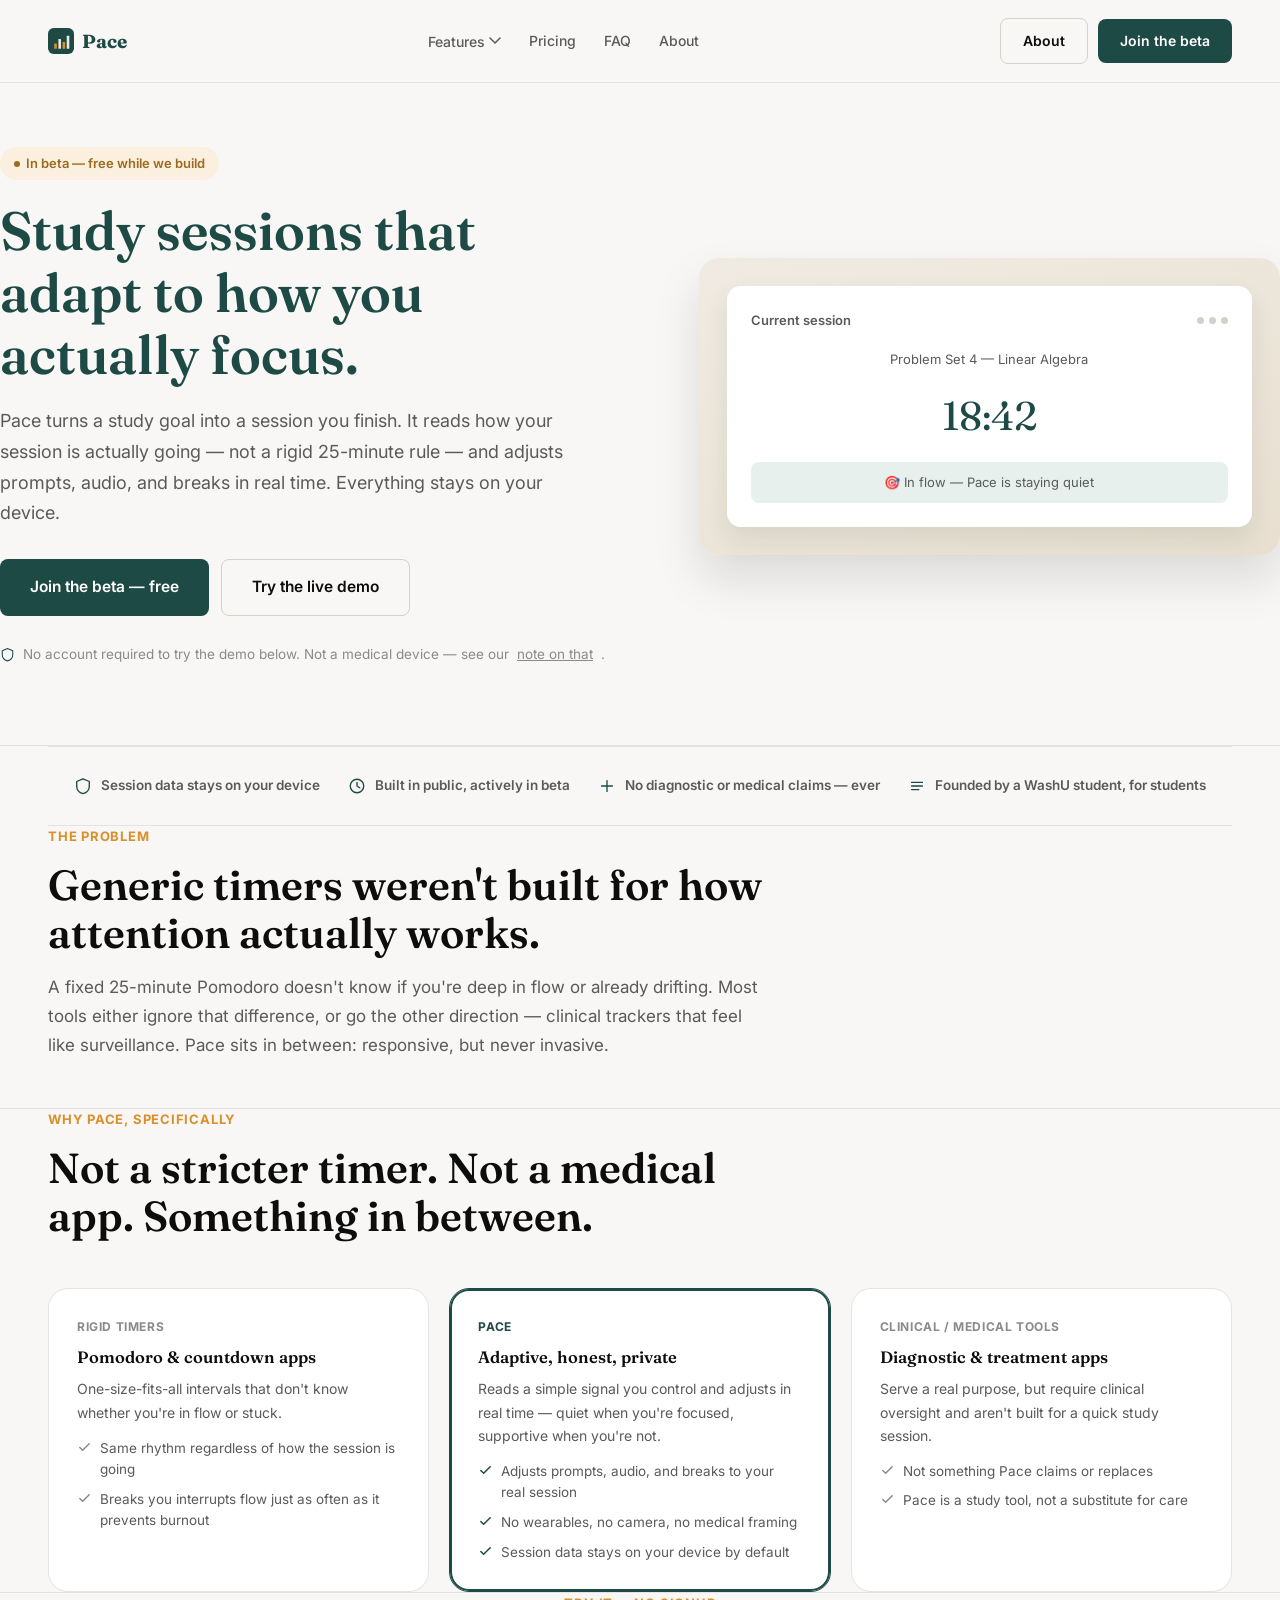
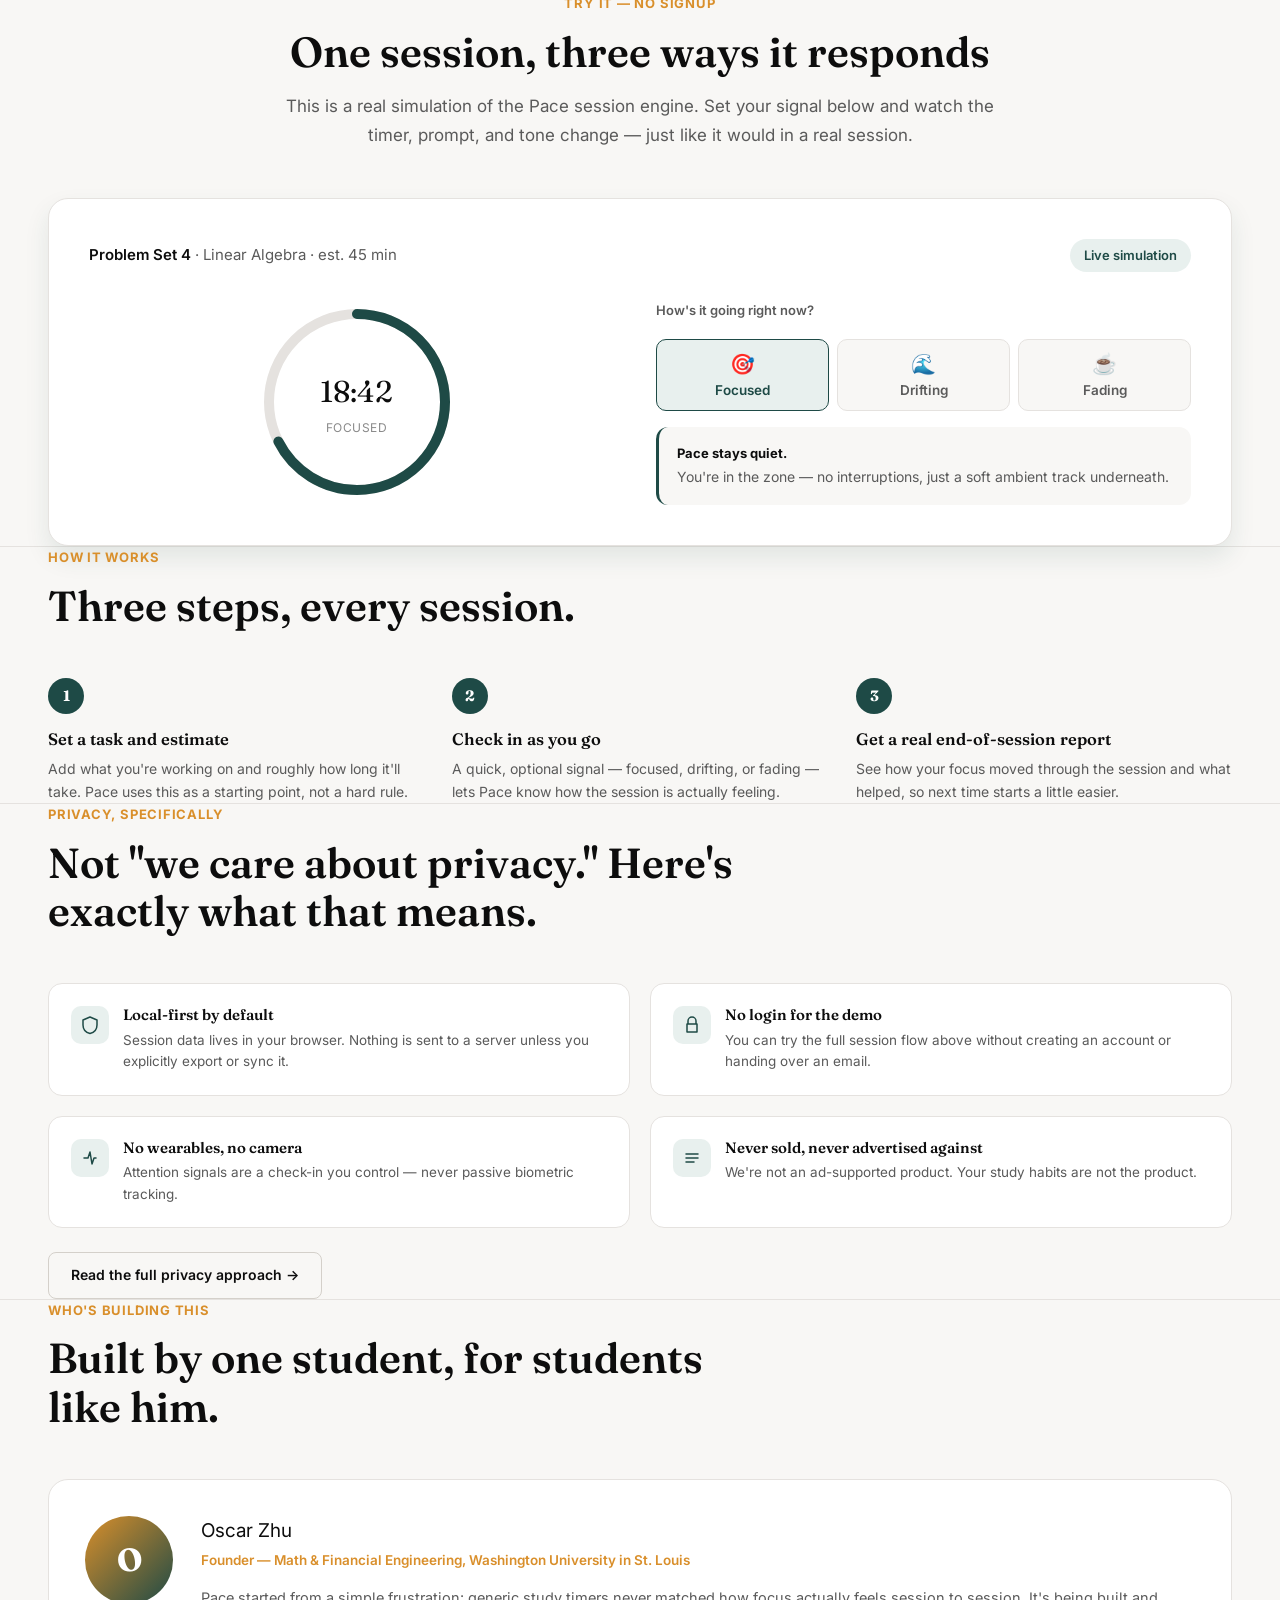
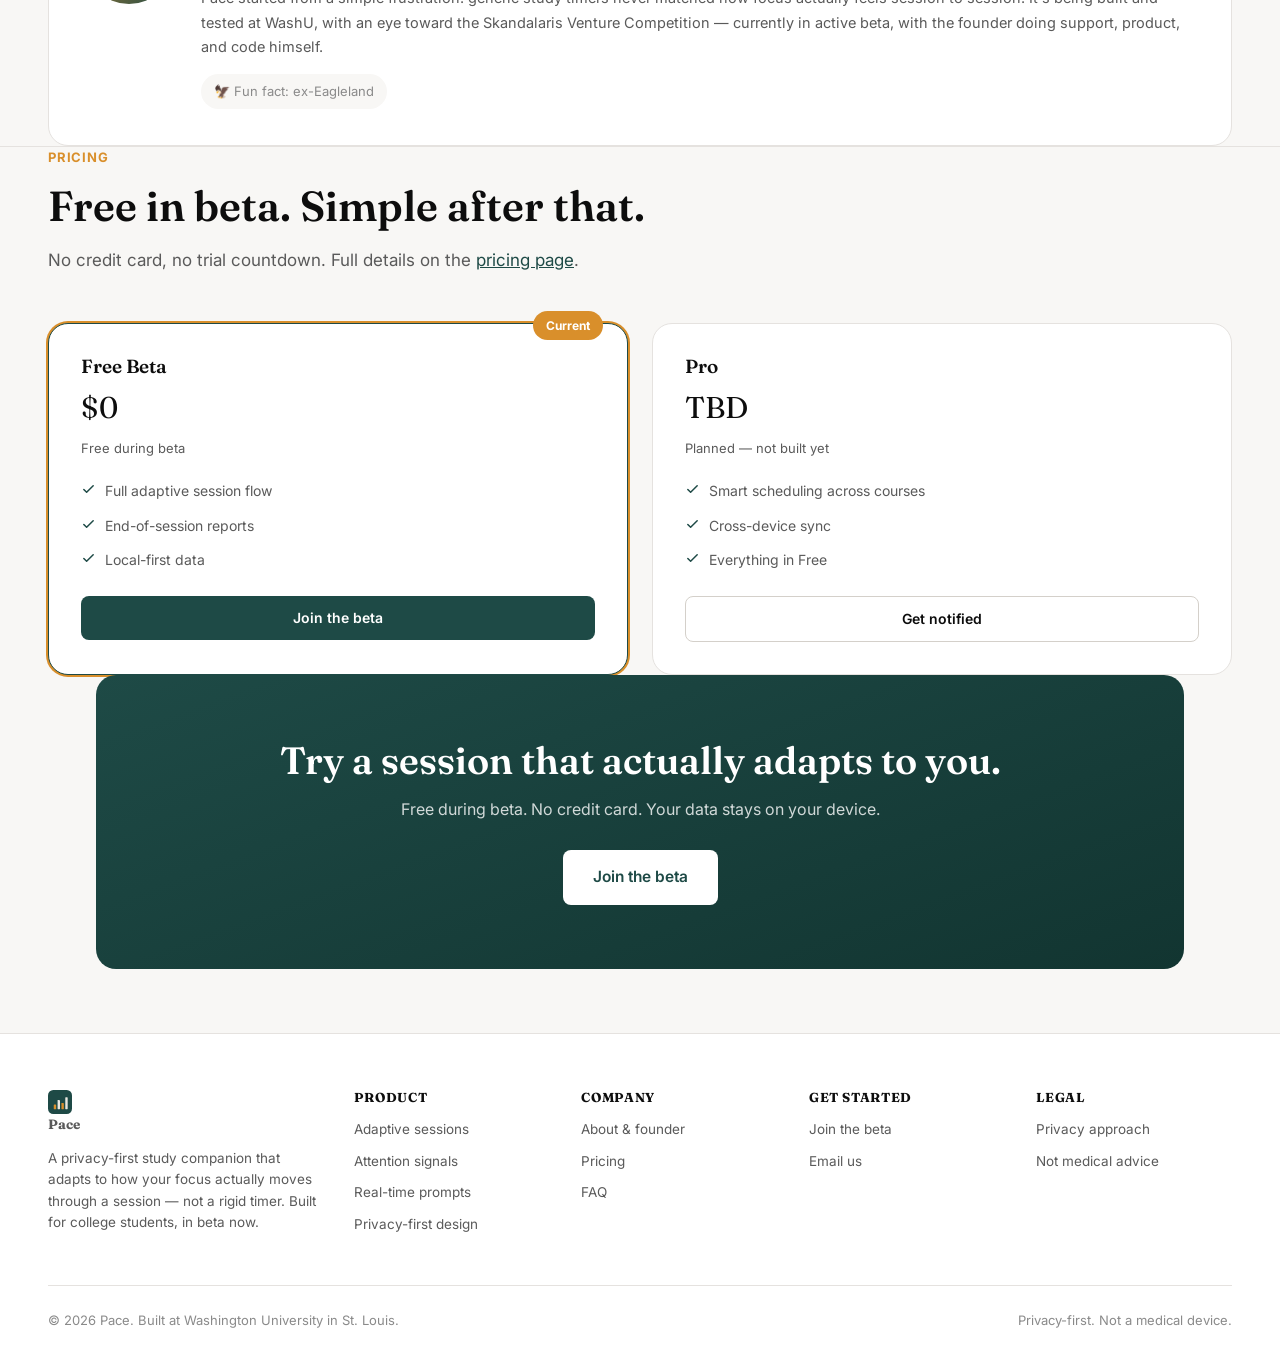
==== index.html @ 4b380333 "Rebuild Pace marketing site: multi-page, research-driven UX - Homepage: hero, honest trust strip, di" ====
<!DOCTYPE html>
<html lang="en">
<head>
<meta charset="UTF-8">
<meta name="viewport" content="width=device-width, initial-scale=1.0">
<title>Pace — Study sessions that adapt to how you actually focus</title>
<meta name="description" content="Pace is a privacy-first study companion that adapts to your real focus, not a rigid timer. Personalized planning, adaptive audio, honest breaks, and post-session reports. Built for college students.">
<meta property="og:title" content="Pace — Study sessions that adapt to how you actually focus">
<meta property="og:description" content="A privacy-first study companion that adapts to your real focus. Built for college students, in beta now.">
<meta property="og:type" content="website">
<meta property="og:url" content="https://zhuhroscar-tech.github.io/pace-website/">
<meta name="twitter:card" content="summary_large_image">
<link rel="preconnect" href="https://fonts.googleapis.com">
<link rel="preconnect" href="https://fonts.gstatic.com" crossorigin>
<link href="https://fonts.googleapis.com/css2?family=Fraunces:opsz,wght@9..144,500;9..144,600;9..144,700&family=Inter:wght@400;500;600;700&display=swap" rel="stylesheet">
<link rel="icon" href="data:image/svg+xml,%3Csvg xmlns='http://www.w3.org/2000/svg' viewBox='0 0 100 100'%3E%3Crect width='100' height='100' rx='22' fill='%231E4A46'/%3E%3Crect x='24' y='60' width='10' height='20' rx='2' fill='%23D98F2B'/%3E%3Crect x='40' y='42' width='10' height='38' rx='2' fill='%23EAE8E0'/%3E%3Crect x='56' y='54' width='10' height='26' rx='2' fill='%23D98F2B'/%3E%3Crect x='72' y='30' width='10' height='50' rx='2' fill='%23EAE8E0'/%3E%3C/svg%3E">
<link rel="stylesheet" href="assets/css/base.css">
<link rel="stylesheet" href="assets/css/components.css">
</head>
<body>

<a href="#main" class="skip-link">Skip to main content</a>

<header class="site-header">
  <div class="wrap header-inner">
    <a href="index.html" class="logo">
      <svg viewBox="0 0 100 100" width="26" height="26" aria-hidden="true">
        <rect width="100" height="100" rx="22" fill="#1E4A46"/>
        <rect x="24" y="60" width="10" height="20" rx="2" fill="#D98F2B"/>
        <rect x="40" y="42" width="10" height="38" rx="2" fill="#EAE8E0"/>
        <rect x="56" y="54" width="10" height="26" rx="2" fill="#D98F2B"/>
        <rect x="72" y="30" width="10" height="50" rx="2" fill="#EAE8E0"/>
      </svg>
      Pace
    </a>
    <nav class="header-nav" aria-label="Primary">
      <div class="nav-dropdown">
        <button class="nav-dropdown-trigger" aria-expanded="false" aria-haspopup="true">
          Features
          <svg viewBox="0 0 12 8" fill="none" aria-hidden="true"><path d="M1 1L6 6L11 1" stroke="currentColor" stroke-width="1.5" stroke-linecap="round"/></svg>
        </button>
        <div class="nav-dropdown-menu">
          <a href="features/adaptive-sessions.html"><strong>Adaptive sessions</strong><span>Sessions that flex to how you're actually doing</span></a>
          <a href="features/attention-signals.html"><strong>Attention signals</strong><span>A simple check-in you control, no wearables</span></a>
          <a href="features/real-time-prompts.html"><strong>Real-time prompts</strong><span>Gentle nudges, not nagging</span></a>
          <a href="features/privacy.html"><strong>Privacy-first design</strong><span>What stays on your device, always</span></a>
        </div>
      </div>
      <a href="pricing.html">Pricing</a>
      <a href="faq.html">FAQ</a>
      <a href="about.html">About</a>
    </nav>
    <div class="header-actions">
      <a class="btn btn-secondary" href="about.html">About</a>
      <a class="btn btn-primary" href="waitlist.html">Join the beta</a>
      <button class="menu-toggle" aria-label="Open menu" aria-expanded="false">
        <svg width="20" height="20" viewBox="0 0 20 20" fill="none" aria-hidden="true">
          <path d="M2 5h16M2 10h16M2 15h16" stroke="currentColor" stroke-width="1.6" stroke-linecap="round"/>
        </svg>
      </button>
    </div>
  </div>
</header>

<div class="mobile-nav" aria-hidden="true">
  <div class="mobile-nav-header">
    <span class="logo">Pace</span>
    <button class="mobile-nav-close" aria-label="Close menu" style="background:none;border:1px solid var(--border);border-radius:8px;padding:8px 10px;cursor:pointer;">
      <svg width="18" height="18" viewBox="0 0 18 18" fill="none" aria-hidden="true"><path d="M2 2L16 16M16 2L2 16" stroke="currentColor" stroke-width="1.6" stroke-linecap="round"/></svg>
    </button>
  </div>
  <a href="features/adaptive-sessions.html">Adaptive sessions</a>
  <a href="features/attention-signals.html">Attention signals</a>
  <a href="features/real-time-prompts.html">Real-time prompts</a>
  <a href="features/privacy.html">Privacy-first design</a>
  <a href="pricing.html">Pricing</a>
  <a href="faq.html">FAQ</a>
  <a href="about.html">About</a>
  <a class="btn btn-primary" href="waitlist.html">Join the beta</a>
</div>

<main id="main">

  <!-- ============ HERO ============ -->
  <section class="hero wrap">
    <div data-reveal="0">
      <div class="hero-badge">
        <span class="pill pill-warm"><span class="pill-dot"></span>In beta — free while we build</span>
      </div>
      <h1>Study sessions that adapt to how you actually focus.</h1>
      <p class="lede">Pace turns a study goal into a session you finish. It reads how your session is actually going — not a rigid 25-minute rule — and adjusts prompts, audio, and breaks in real time. Everything stays on your device.</p>
      <div class="hero-actions">
        <a class="btn btn-primary btn-lg" href="waitlist.html">Join the beta — free</a>
        <a class="btn btn-secondary btn-lg" href="#demo">Try the live demo</a>
      </div>
      <div class="hero-note">
        <svg viewBox="0 0 20 20" fill="none" aria-hidden="true"><path d="M10 2L3 5v5c0 4.5 3 7.5 7 8.5 4-1 7-4 7-8.5V5l-7-3z" stroke="currentColor" stroke-width="1.4" stroke-linejoin="round"/></svg>
        No account required to try the demo below. Not a medical device — see our <a href="faq.html#medical" style="text-decoration:underline;">note on that</a>.
      </div>
    </div>
    <div class="hero-visual" data-reveal="1">
      <div class="hero-mock">
        <div class="hero-mock-header">
          <span class="hero-mock-title">Current session</span>
          <div class="hero-mock-dots"><span></span><span></span><span></span></div>
        </div>
        <p style="font-size:13px;color:var(--text-soft);text-align:center;">Problem Set 4 — Linear Algebra</p>
        <div class="hero-mock-timer">18:42</div>
        <div class="hero-mock-status">🎯 In flow — Pace is staying quiet</div>
      </div>
    </div>
  </section>

  <!-- ============ TRUST STRIP (honest — no fake logos/numbers) ============ -->
  <section class="section-border" style="padding:0;">
    <div class="wrap">
      <div class="trust-strip">
        <div class="trust-item">
          <svg viewBox="0 0 20 20" fill="none" aria-hidden="true"><path d="M10 2L3 5v5c0 4.5 3 7.5 7 8.5 4-1 7-4 7-8.5V5l-7-3z" stroke="currentColor" stroke-width="1.5" stroke-linejoin="round"/></svg>
          Session data stays on your device
        </div>
        <div class="trust-item">
          <svg viewBox="0 0 20 20" fill="none" aria-hidden="true"><circle cx="10" cy="10" r="7.5" stroke="currentColor" stroke-width="1.5"/><path d="M10 6v4l3 2" stroke="currentColor" stroke-width="1.5" stroke-linecap="round"/></svg>
          Built in public, actively in beta
        </div>
        <div class="trust-item">
          <svg viewBox="0 0 20 20" fill="none" aria-hidden="true"><path d="M4 10h12M10 4v12" stroke="currentColor" stroke-width="1.5" stroke-linecap="round"/></svg>
          No diagnostic or medical claims — ever
        </div>
        <div class="trust-item">
          <svg viewBox="0 0 20 20" fill="none" aria-hidden="true"><path d="M4 6h12M4 10h12M4 14h8" stroke="currentColor" stroke-width="1.5" stroke-linecap="round"/></svg>
          Founded by a WashU student, for students
        </div>
      </div>
    </div>
  </section>

  <!-- ============ PROBLEM ============ -->
  <section class="wrap">
    <div class="section-head" data-reveal="0">
      <span class="eyebrow">The problem</span>
      <h2>Generic timers weren't built for how attention actually works.</h2>
      <p class="lede">A fixed 25-minute Pomodoro doesn't know if you're deep in flow or already drifting. Most tools either ignore that difference, or go the other direction — clinical trackers that feel like surveillance. Pace sits in between: responsive, but never invasive.</p>
    </div>
  </section>

  <!-- ============ DIFFERENTIATION ============ -->
  <section class="wrap section-border">
    <div class="section-head" data-reveal="0">
      <span class="eyebrow">Why Pace, specifically</span>
      <h2>Not a stricter timer. Not a medical app. Something in between.</h2>
    </div>
    <div class="diff-grid">
      <div class="diff-card" data-reveal="1">
        <div class="diff-label">Rigid timers</div>
        <h4>Pomodoro &amp; countdown apps</h4>
        <p>One-size-fits-all intervals that don't know whether you're in flow or stuck.</p>
        <ul>
          <li><svg viewBox="0 0 16 16" fill="none"><path d="M3 8l3 3 7-7" stroke="currentColor" stroke-width="1.6" stroke-linecap="round" stroke-linejoin="round"/></svg>Same rhythm regardless of how the session is going</li>
          <li><svg viewBox="0 0 16 16" fill="none"><path d="M3 8l3 3 7-7" stroke="currentColor" stroke-width="1.6" stroke-linecap="round" stroke-linejoin="round"/></svg>Breaks you interrupts flow just as often as it prevents burnout</li>
        </ul>
      </div>
      <div class="diff-card is-pace" data-reveal="2">
        <div class="diff-label">Pace</div>
        <h4>Adaptive, honest, private</h4>
        <p>Reads a simple signal you control and adjusts in real time — quiet when you're focused, supportive when you're not.</p>
        <ul>
          <li><svg viewBox="0 0 16 16" fill="none"><path d="M3 8l3 3 7-7" stroke="currentColor" stroke-width="1.6" stroke-linecap="round" stroke-linejoin="round"/></svg>Adjusts prompts, audio, and breaks to your real session</li>
          <li><svg viewBox="0 0 16 16" fill="none"><path d="M3 8l3 3 7-7" stroke="currentColor" stroke-width="1.6" stroke-linecap="round" stroke-linejoin="round"/></svg>No wearables, no camera, no medical framing</li>
          <li><svg viewBox="0 0 16 16" fill="none"><path d="M3 8l3 3 7-7" stroke="currentColor" stroke-width="1.6" stroke-linecap="round" stroke-linejoin="round"/></svg>Session data stays on your device by default</li>
        </ul>
      </div>
      <div class="diff-card" data-reveal="3">
        <div class="diff-label">Clinical / medical tools</div>
        <h4>Diagnostic &amp; treatment apps</h4>
        <p>Serve a real purpose, but require clinical oversight and aren't built for a quick study session.</p>
        <ul>
          <li><svg viewBox="0 0 16 16" fill="none"><path d="M3 8l3 3 7-7" stroke="currentColor" stroke-width="1.6" stroke-linecap="round" stroke-linejoin="round"/></svg>Not something Pace claims or replaces</li>
          <li><svg viewBox="0 0 16 16" fill="none"><path d="M3 8l3 3 7-7" stroke="currentColor" stroke-width="1.6" stroke-linecap="round" stroke-linejoin="round"/></svg>Pace is a study tool, not a substitute for care</li>
        </ul>
      </div>
    </div>
  </section>

  <!-- ============ INTERACTIVE DEMO ============ -->
  <section id="demo" class="wrap section-border">
    <div class="section-head center" data-reveal="0">
      <span class="eyebrow">Try it — no signup</span>
      <h2>One session, three ways it responds</h2>
      <p class="lede">This is a real simulation of the Pace session engine. Set your signal below and watch the timer, prompt, and tone change — just like it would in a real session.</p>
    </div>

    <div class="simulator" data-reveal="1">
      <div class="sim-header">
        <div class="sim-task">Problem Set 4 <span>· Linear Algebra · est. 45 min</span></div>
        <span class="pill">Live simulation</span>
      </div>
      <div class="sim-body">
        <div class="sim-ring-wrap">
          <div class="sim-ring">
            <svg viewBox="0 0 200 200">
              <circle class="track" cx="100" cy="100" r="88"></circle>
              <circle class="progress" id="simProgress" cx="100" cy="100" r="88" stroke-dasharray="553" stroke-dashoffset="180"></circle>
            </svg>
            <div class="sim-ring-center">
              <div class="sim-ring-time" id="simTime">18:42</div>
              <div class="sim-ring-label" id="simLabel">Focused</div>
            </div>
          </div>
        </div>
        <div class="sim-controls">
          <div class="sim-signal-label">How's it going right now?</div>
          <div class="sim-signal-buttons">
            <button class="sim-signal-btn active" data-mode="focused" aria-pressed="true">
              <span class="emoji">🎯</span> Focused
            </button>
            <button class="sim-signal-btn" data-mode="drifting" aria-pressed="false">
              <span class="emoji">🌊</span> Drifting
            </button>
            <button class="sim-signal-btn" data-mode="fading" aria-pressed="false">
              <span class="emoji">☕</span> Fading
            </button>
          </div>
          <div class="sim-response" id="simResponse" aria-live="polite">
            <strong>Pace stays quiet.</strong>
            You're in the zone — no interruptions, just a soft ambient track underneath.
          </div>
        </div>
      </div>
    </div>
  </section>

  <!-- ============ HOW IT WORKS ============ -->
  <section class="wrap section-border">
    <div class="section-head" data-reveal="0">
      <span class="eyebrow">How it works</span>
      <h2>Three steps, every session.</h2>
    </div>
    <div class="steps">
      <div class="step" data-reveal="1">
        <div class="step-num">1</div>
        <h4>Set a task and estimate</h4>
        <p>Add what you're working on and roughly how long it'll take. Pace uses this as a starting point, not a hard rule.</p>
      </div>
      <div class="step" data-reveal="2">
        <div class="step-num">2</div>
        <h4>Check in as you go</h4>
        <p>A quick, optional signal — focused, drifting, or fading — lets Pace know how the session is actually feeling.</p>
      </div>
      <div class="step" data-reveal="3">
        <div class="step-num">3</div>
        <h4>Get a real end-of-session report</h4>
        <p>See how your focus moved through the session and what helped, so next time starts a little easier.</p>
      </div>
    </div>
  </section>

  <!-- ============ PRIVACY / TRUST DETAIL ============ -->
  <section class="wrap section-border">
    <div class="section-head" data-reveal="0">
      <span class="eyebrow">Privacy, specifically</span>
      <h2>Not "we care about privacy." Here's exactly what that means.</h2>
    </div>
    <div class="privacy-grid">
      <div class="privacy-item" data-reveal="1">
        <div class="privacy-icon">
          <svg viewBox="0 0 20 20" fill="none" width="20" height="20"><path d="M10 2L3 5v5c0 4.5 3 7.5 7 8.5 4-1 7-4 7-8.5V5l-7-3z" stroke="currentColor" stroke-width="1.5" stroke-linejoin="round"/></svg>
        </div>
        <div><h4>Local-first by default</h4><p>Session data lives in your browser. Nothing is sent to a server unless you explicitly export or sync it.</p></div>
      </div>
      <div class="privacy-item" data-reveal="2">
        <div class="privacy-icon">
          <svg viewBox="0 0 20 20" fill="none" width="20" height="20"><path d="M6 9V6a4 4 0 118 0v3M5 9h10v8H5V9z" stroke="currentColor" stroke-width="1.5" stroke-linejoin="round"/></svg>
        </div>
        <div><h4>No login for the demo</h4><p>You can try the full session flow above without creating an account or handing over an email.</p></div>
      </div>
      <div class="privacy-item" data-reveal="3">
        <div class="privacy-icon">
          <svg viewBox="0 0 20 20" fill="none" width="20" height="20"><path d="M4 10h4l2-6 2 12 2-6h2" stroke="currentColor" stroke-width="1.5" stroke-linecap="round" stroke-linejoin="round"/></svg>
        </div>
        <div><h4>No wearables, no camera</h4><p>Attention signals are a check-in you control — never passive biometric tracking.</p></div>
      </div>
      <div class="privacy-item" data-reveal="4">
        <div class="privacy-icon">
          <svg viewBox="0 0 20 20" fill="none" width="20" height="20"><path d="M4 6h12M4 10h12M4 14h8" stroke="currentColor" stroke-width="1.5" stroke-linecap="round"/></svg>
        </div>
        <div><h4>Never sold, never advertised against</h4><p>We're not an ad-supported product. Your study habits are not the product.</p></div>
      </div>
    </div>
    <div style="margin-top:24px;">
      <a href="features/privacy.html" class="btn btn-secondary">Read the full privacy approach →</a>
    </div>
  </section>

  <!-- ============ FOUNDER ============ -->
  <section class="wrap section-border">
    <div class="section-head" data-reveal="0">
      <span class="eyebrow">Who's building this</span>
      <h2>Built by one student, for students like him.</h2>
    </div>
    <div class="founder-card" data-reveal="1">
      <div class="founder-avatar">O</div>
      <div>
        <div class="founder-name">Oscar Zhu</div>
        <div class="founder-role">Founder — Math &amp; Financial Engineering, Washington University in St. Louis</div>
        <p class="founder-bio">Pace started from a simple frustration: generic study timers never matched how focus actually feels session to session. It's being built and tested at WashU, with an eye toward the Skandalaris Venture Competition — currently in active beta, with the founder doing support, product, and code himself.</p>
        <span class="founder-fact">🦅 Fun fact: ex-Eagleland</span>
      </div>
    </div>
  </section>

  <!-- ============ PRICING TEASER ============ -->
  <section id="pricing" class="wrap section-border">
    <div class="section-head" data-reveal="0">
      <span class="eyebrow">Pricing</span>
      <h2>Free in beta. Simple after that.</h2>
      <p class="lede">No credit card, no trial countdown. Full details on the <a href="pricing.html" style="text-decoration:underline;color:var(--accent);">pricing page</a>.</p>
    </div>
    <div class="pricing-grid">
      <div class="price-card active" data-reveal="1">
        <div class="badge">Current</div>
        <h3>Free Beta</h3>
        <div class="price">$0</div>
        <div class="period">Free during beta</div>
        <ul>
          <li><svg viewBox="0 0 16 16" fill="none"><path d="M3 8l3 3 7-7" stroke="currentColor" stroke-width="1.6" stroke-linecap="round" stroke-linejoin="round"/></svg>Full adaptive session flow</li>
          <li><svg viewBox="0 0 16 16" fill="none"><path d="M3 8l3 3 7-7" stroke="currentColor" stroke-width="1.6" stroke-linecap="round" stroke-linejoin="round"/></svg>End-of-session reports</li>
          <li><svg viewBox="0 0 16 16" fill="none"><path d="M3 8l3 3 7-7" stroke="currentColor" stroke-width="1.6" stroke-linecap="round" stroke-linejoin="round"/></svg>Local-first data</li>
        </ul>
        <a class="btn btn-primary" href="waitlist.html">Join the beta</a>
      </div>
      <div class="price-card" data-reveal="2">
        <h3>Pro</h3>
        <div class="price">TBD</div>
        <div class="period">Planned — not built yet</div>
        <ul>
          <li><svg viewBox="0 0 16 16" fill="none"><path d="M3 8l3 3 7-7" stroke="currentColor" stroke-width="1.6" stroke-linecap="round" stroke-linejoin="round"/></svg>Smart scheduling across courses</li>
          <li><svg viewBox="0 0 16 16" fill="none"><path d="M3 8l3 3 7-7" stroke="currentColor" stroke-width="1.6" stroke-linecap="round" stroke-linejoin="round"/></svg>Cross-device sync</li>
          <li><svg viewBox="0 0 16 16" fill="none"><path d="M3 8l3 3 7-7" stroke="currentColor" stroke-width="1.6" stroke-linecap="round" stroke-linejoin="round"/></svg>Everything in Free</li>
        </ul>
        <a class="btn btn-secondary" href="waitlist.html">Get notified</a>
      </div>
    </div>
  </section>

  <!-- ============ FINAL CTA ============ -->
  <section class="wrap">
    <div class="final-cta" data-reveal="0">
      <h2>Try a session that actually adapts to you.</h2>
      <p>Free during beta. No credit card. Your data stays on your device.</p>
      <a class="btn btn-primary btn-lg" href="waitlist.html">Join the beta</a>
    </div>
  </section>

</main>

<footer class="site-footer">
  <div class="wrap">
    <div class="footer-grid">
      <div class="footer-col footer-brand">
        <a href="index.html" class="logo">
          <svg viewBox="0 0 100 100" width="24" height="24" aria-hidden="true">
            <rect width="100" height="100" rx="22" fill="#1E4A46"/>
            <rect x="24" y="60" width="10" height="20" rx="2" fill="#D98F2B"/>
            <rect x="40" y="42" width="10" height="38" rx="2" fill="#EAE8E0"/>
            <rect x="56" y="54" width="10" height="26" rx="2" fill="#D98F2B"/>
            <rect x="72" y="30" width="10" height="50" rx="2" fill="#EAE8E0"/>
          </svg>
          Pace
        </a>
        <p>A privacy-first study companion that adapts to how your focus actually moves through a session — not a rigid timer. Built for college students, in beta now.</p>
      </div>
      <div class="footer-col">
        <h4>Product</h4>
        <a href="features/adaptive-sessions.html">Adaptive sessions</a>
        <a href="features/attention-signals.html">Attention signals</a>
        <a href="features/real-time-prompts.html">Real-time prompts</a>
        <a href="features/privacy.html">Privacy-first design</a>
      </div>
      <div class="footer-col">
        <h4>Company</h4>
        <a href="about.html">About &amp; founder</a>
        <a href="pricing.html">Pricing</a>
        <a href="faq.html">FAQ</a>
      </div>
      <div class="footer-col">
        <h4>Get started</h4>
        <a href="waitlist.html">Join the beta</a>
        <a href="mailto:hello@paceapp.dev">Email us</a>
      </div>
      <div class="footer-col">
        <h4>Legal</h4>
        <a href="features/privacy.html">Privacy approach</a>
        <a href="faq.html#medical">Not medical advice</a>
      </div>
    </div>
    <div class="footer-bottom">
      <span>© 2026 Pace. Built at Washington University in St. Louis.</span>
      <span>Privacy-first. Not a medical device.</span>
    </div>
  </div>
</footer>

<script src="assets/js/site.js"></script>
<script>
// Interactive demo simulator
(function(){
  const modes = {
    focused: {
      time: '18:42', label: 'Focused', dashoffset: 180, stroke: '#1E4A46',
      title: 'Pace stays quiet.',
      text: "You're in the zone — no interruptions, just a soft ambient track underneath."
    },
    drifting: {
      time: '18:42', label: 'Drifting', dashoffset: 340, stroke: '#D98F2B',
      title: 'Gentle nudge, not a nag.',
      text: '"Noticing some drift — what\'s one thing to focus on right now?" Audio shifts to a slightly brighter track to help re-anchor.'
    },
    fading: {
      time: '18:42', label: 'Fading', dashoffset: 480, stroke: '#B3452F',
      title: 'Time for a real break.',
      text: '"Energy is fading — want a 5 minute break?" Pace suggests stepping away and reminds you when to come back.'
    }
  };

  const buttons = document.querySelectorAll('.sim-signal-btn');
  const timeEl = document.getElementById('simTime');
  const labelEl = document.getElementById('simLabel');
  const responseEl = document.getElementById('simResponse');
  const progressEl = document.getElementById('simProgress');

  buttons.forEach(btn => {
    btn.addEventListener('click', () => {
      const mode = btn.dataset.mode;
      const m = modes[mode];
      buttons.forEach(b => { b.classList.remove('active'); b.setAttribute('aria-pressed','false'); });
      btn.classList.add('active');
      btn.setAttribute('aria-pressed','true');

      timeEl.textContent = m.time;
      labelEl.textContent = m.label;
      progressEl.style.strokeDashoffset = m.dashoffset;
      progressEl.style.stroke = m.stroke;
      responseEl.innerHTML = `<strong>${m.title}</strong>${m.text}`;
    });
  });
})();
</script>

</body>
</html>
---- assets/css/base.css ----
/* ============================================
   PACE — Design System
   Extends existing brand: Fraunces + Inter,
   deep forest green + amber accent
   ============================================ */

:root{
  /* Brand core (preserved from original) */
  --accent:#1E4A46;
  --accent-warm:#D98F2B;

  /* Extended palette */
  --accent-light:#2A615C;
  --accent-tint:#E8F0EE;
  --warm-tint:#FBF0DF;

  --bg:#f8f7f5;
  --surface:#ffffff;
  --text:#0d0d0d;
  --text-soft:#5a5a5a;
  --text-faint:#8a8a8a;
  --border:#e5e2df;
  --border-strong:#d4d0ca;

  --danger:#B3452F;
  --success:#1E4A46;

  /* Layout */
  --max:1280px;
  --max-narrow:820px;
  --spacing:64px;
  --radius-sm:8px;
  --radius-md:14px;
  --radius-lg:20px;

  /* Shadows */
  --shadow-sm:0 2px 8px rgba(13,13,13,0.06);
  --shadow-md:0 12px 24px rgba(30,74,70,0.10);
  --shadow-lg:0 24px 48px rgba(13,13,13,0.12);

  /* Motion */
  --ease:cubic-bezier(.4,0,.2,1);
}

*{box-sizing:border-box;}
html{scroll-behavior:smooth;}
body{
  margin:0;
  background:var(--bg);
  color:var(--text);
  font-family:'Inter', sans-serif;
  font-size:16px;
  line-height:1.6;
  -webkit-font-smoothing:antialiased;
}

h1,h2,h3,h4{
  font-family:'Fraunces', serif;
  margin:0;
  font-weight:600;
  line-height:1.15;
}

p{margin:0;}
a{color:inherit; text-decoration:none;}
img,svg{max-width:100%; display:block;}
ul{margin:0; padding:0;}
button{font-family:inherit;}

/* Focus visibility — accessibility requirement */
a:focus-visible,
button:focus-visible,
input:focus-visible,
textarea:focus-visible,
[tabindex]:focus-visible{
  outline:2px solid var(--accent);
  outline-offset:3px;
  border-radius:4px;
}

/* Skip link for keyboard/screen reader users */
.skip-link{
  position:absolute;
  top:-100px;
  left:12px;
  background:var(--accent);
  color:#fff;
  padding:12px 20px;
  border-radius:8px;
  z-index:200;
  transition:top .2s var(--ease);
  font-weight:600;
  font-size:14px;
}
.skip-link:focus{top:12px;}

.wrap{
  max-width:var(--max);
  margin:0 auto;
  padding:0 clamp(20px, 5vw, 48px);
}

.wrap-narrow{
  max-width:var(--max-narrow);
  margin:0 auto;
  padding:0 clamp(20px, 5vw, 48px);
}

.visually-hidden{
  position:absolute;
  width:1px; height:1px;
  padding:0; margin:-1px;
  overflow:hidden;
  clip:rect(0,0,0,0);
  white-space:nowrap;
  border:0;
}

/* ============== HEADER / NAV ============== */
header.site-header{
  padding:18px 0;
  border-bottom:1px solid var(--border);
  position:sticky;
  top:0;
  background:rgba(248,247,245,0.92);
  backdrop-filter:blur(10px);
  z-index:100;
}

.header-inner{
  display:flex;
  justify-content:space-between;
  align-items:center;
  gap:32px;
}

.logo{
  font-family:'Fraunces', serif;
  font-size:19px;
  font-weight:700;
  color:var(--accent);
  display:flex;
  align-items:center;
  gap:8px;
}
.logo img{width:26px; height:26px;}

nav.header-nav{
  display:flex;
  gap:28px;
  align-items:center;
  flex:1;
  justify-content:center;
  position:relative;
}

nav.header-nav > a{
  font-size:14px;
  font-weight:500;
  color:var(--text-soft);
  transition:color .15s;
  padding:8px 0;
}
nav.header-nav > a:hover, nav.header-nav > a[aria-current="page"]{color:var(--text);}
nav.header-nav > a[aria-current="page"]{color:var(--accent); font-weight:600;}

/* Dropdown for Features */
.nav-dropdown{position:relative;}
.nav-dropdown-trigger{
  display:flex; align-items:center; gap:4px;
  background:none; border:none; cursor:pointer;
  font-size:14px; font-weight:500; color:var(--text-soft);
  padding:8px 0; font-family:inherit;
}
.nav-dropdown-trigger:hover{color:var(--text);}
.nav-dropdown-trigger svg{width:12px; height:12px; transition:transform .2s;}
.nav-dropdown:hover .nav-dropdown-trigger svg,
.nav-dropdown-trigger[aria-expanded="true"] svg{transform:rotate(180deg);}

.nav-dropdown-menu{
  position:absolute;
  top:100%;
  left:50%;
  transform:translateX(-50%) translateY(8px);
  background:var(--surface);
  border:1px solid var(--border);
  border-radius:var(--radius-md);
  box-shadow:var(--shadow-lg);
  padding:10px;
  min-width:260px;
  opacity:0;
  visibility:hidden;
  transition:opacity .18s var(--ease), transform .18s var(--ease), visibility .18s;
}
.nav-dropdown:hover .nav-dropdown-menu,
.nav-dropdown-menu.open{
  opacity:1;
  visibility:visible;
  transform:translateX(-50%) translateY(4px);
}
.nav-dropdown-menu a{
  display:flex;
  flex-direction:column;
  gap:2px;
  padding:10px 12px;
  border-radius:8px;
  font-size:13px;
}
.nav-dropdown-menu a:hover{background:var(--accent-tint);}
.nav-dropdown-menu a strong{font-size:14px; color:var(--text); font-weight:600;}
.nav-dropdown-menu a span{color:var(--text-soft); font-size:12.5px;}

.header-actions{display:flex; gap:10px; align-items:center;}

.menu-toggle{
  display:none;
  background:none; border:1px solid var(--border);
  border-radius:8px; padding:8px 10px; cursor:pointer;
}

@media(max-width:860px){
  nav.header-nav{display:none;}
  .header-actions .btn-secondary{display:none;}
  .menu-toggle{display:flex;}
}

/* Mobile nav drawer */
.mobile-nav{
  display:none;
  position:fixed;
  inset:0;
  background:var(--bg);
  z-index:150;
  padding:20px;
  overflow-y:auto;
}
.mobile-nav.open{display:block;}
.mobile-nav-header{display:flex; justify-content:space-between; align-items:center; margin-bottom:32px;}
.mobile-nav a{
  display:block;
  font-size:20px;
  font-family:'Fraunces', serif;
  font-weight:600;
  padding:16px 0;
  border-bottom:1px solid var(--border);
  color:var(--text);
}
.mobile-nav .btn{width:100%; justify-content:center; margin-top:24px; color:#fff !important;}

/* ============== BUTTONS ============== */
.btn{
  font-size:14px;
  font-weight:600;
  padding:11px 22px;
  border-radius:var(--radius-sm);
  border:none;
  cursor:pointer;
  transition:all .18s var(--ease);
  text-decoration:none;
  display:inline-flex;
  align-items:center;
  justify-content:center;
  gap:7px;
  white-space:nowrap;
}

.btn-primary{background:var(--accent); color:#fff;}
.btn-primary:hover{background:#15373f; transform:translateY(-2px); box-shadow:var(--shadow-md);}

.btn-secondary{background:transparent; border:1px solid var(--border-strong); color:var(--text);}
.btn-secondary:hover{border-color:var(--accent); background:var(--accent-tint); color:var(--accent);}

.btn-warm{background:var(--accent-warm); color:#fff;}
.btn-warm:hover{background:#c17f24; transform:translateY(-2px); box-shadow:var(--shadow-md);}

.btn-lg{padding:15px 30px; font-size:15.5px;}
.btn-block{width:100%;}

/* ============== BADGES / PILLS ============== */
.pill{
  display:inline-flex;
  align-items:center;
  gap:6px;
  font-size:13px;
  font-weight:600;
  padding:6px 14px;
  border-radius:999px;
  background:var(--accent-tint);
  color:var(--accent);
}
.pill-warm{background:var(--warm-tint); color:#9c6a1f;}
.pill-dot{width:6px; height:6px; border-radius:50%; background:currentColor;}

/* ============== SECTIONS ============== */
section{padding:var(--spacing) 0;}
.section-border{border-top:1px solid var(--border);}
.section-surface{background:var(--surface);}

.section-head{max-width:720px; margin-bottom:48px;}
.section-head.center{margin-left:auto; margin-right:auto; text-align:center;}
.section-head h2{font-size:clamp(28px, 4vw, 42px); margin-bottom:16px;}
.section-head .lede{font-size:17px; color:var(--text-soft); line-height:1.7;}
.eyebrow{
  font-size:13px; font-weight:700; text-transform:uppercase; letter-spacing:0.06em;
  color:var(--accent-warm); margin-bottom:14px; display:block;
}

/* ============== CARDS ============== */
.card{
  background:var(--surface);
  border:1px solid var(--border);
  border-radius:var(--radius-lg);
  padding:32px;
  transition:all .25s var(--ease);
}
.card-link{display:flex; flex-direction:column; gap:16px; color:inherit; text-decoration:none;}
.card-link:hover{border-color:var(--accent); box-shadow:var(--shadow-md); transform:translateY(-4px);}

.card-icon{
  width:48px; height:48px;
  border-radius:12px;
  background:var(--accent-tint);
  display:flex; align-items:center; justify-content:center;
  font-size:22px;
  color:var(--accent);
}

.card h3{font-size:18px; margin-bottom:2px;}
.card p{font-size:14.5px; color:var(--text-soft); line-height:1.65;}
.card .card-cta{
  margin-top:auto;
  font-size:13.5px; font-weight:600; color:var(--accent);
  display:flex; align-items:center; gap:5px;
}
.card-link:hover .card-cta{gap:9px;}
.card .card-cta svg{width:14px; height:14px; transition:transform .2s;}

/* ============== FOOTER ============== */
footer.site-footer{
  background:var(--surface);
  border-top:1px solid var(--border);
  padding:56px 0 28px;
  margin-top:var(--spacing);
}
.footer-grid{
  display:grid;
  grid-template-columns:1.4fr repeat(4, 1fr);
  gap:32px;
  margin-bottom:40px;
}
@media(max-width:900px){
  .footer-grid{grid-template-columns:repeat(2, 1fr);}
  .footer-brand{grid-column:1 / -1;}
}
.footer-brand p{font-size:13.5px; color:var(--text-soft); margin-top:12px; max-width:32ch; line-height:1.6;}
.footer-col h4{
  font-size:13px; font-weight:700; margin-bottom:14px;
  text-transform:uppercase; letter-spacing:0.05em; color:var(--text);
}
.footer-col a{display:block; font-size:13.5px; color:var(--text-soft); margin-bottom:10px; transition:color .15s;}
.footer-col a:hover{color:var(--accent);}
.footer-bottom{
  border-top:1px solid var(--border);
  padding-top:24px;
  display:flex; justify-content:space-between; align-items:center;
  font-size:13px; color:var(--text-faint); flex-wrap:wrap; gap:12px;
}

/* ============== UTILITIES ============== */
.text-center{text-align:center;}
.mt-0{margin-top:0;}
.stack{display:flex; flex-direction:column;}
.row{display:flex; align-items:center;}
.gap-8{gap:8px;} .gap-12{gap:12px;} .gap-16{gap:16px;} .gap-24{gap:24px;}

@media(max-width:700px){
  :root{--spacing:44px;}
}
---- assets/css/components.css ----
/* ============================================
   PACE — Components
   (hero, demo simulator, differentiation,
    trust/privacy, FAQ, pricing, founder)
   ============================================ */

/* ---------- Scroll reveal ---------- */
[data-reveal]{
  opacity:0;
  transform:translateY(18px);
  transition:opacity .6s var(--ease), transform .6s var(--ease);
}
[data-reveal].is-visible{opacity:1; transform:translateY(0);}
[data-reveal="1"]{transition-delay:.05s;}
[data-reveal="2"]{transition-delay:.12s;}
[data-reveal="3"]{transition-delay:.19s;}
[data-reveal="4"]{transition-delay:.26s;}

/* ---------- HERO ---------- */
.hero{
  padding:64px 0 80px;
  display:grid;
  grid-template-columns:1.05fr 0.95fr;
  gap:56px;
  align-items:center;
}
@media(max-width:900px){
  .hero{grid-template-columns:1fr; gap:36px; padding:36px 0 48px;}
}

.hero-badge{margin-bottom:20px;}

.hero h1{
  font-size:clamp(34px, 5.2vw, 54px);
  max-width:15ch;
  margin-bottom:20px;
  color:var(--accent);
}
.hero .lede{
  font-size:18px; color:var(--text-soft); max-width:52ch;
  margin-bottom:30px; line-height:1.7;
}
.hero-actions{display:flex; gap:12px; flex-wrap:wrap; margin-bottom:28px;}
.hero-note{font-size:13.5px; color:var(--text-faint); display:flex; align-items:center; gap:8px;}
.hero-note svg{width:15px; height:15px; color:var(--accent); flex-shrink:0;}

/* Hero visual: mini live demo preview */
.hero-visual{
  background:linear-gradient(160deg, #f0ebe2 0%, #e8dfd0 100%);
  border-radius:var(--radius-lg);
  padding:28px;
  box-shadow:var(--shadow-lg);
  position:relative;
}
.hero-mock{
  background:var(--surface);
  border-radius:var(--radius-md);
  padding:24px;
  box-shadow:var(--shadow-md);
}
.hero-mock-header{display:flex; justify-content:space-between; align-items:center; margin-bottom:18px;}
.hero-mock-title{font-size:13px; font-weight:600; color:var(--text-soft);}
.hero-mock-dots{display:flex; gap:5px;}
.hero-mock-dots span{width:7px; height:7px; border-radius:50%; background:var(--border-strong);}
.hero-mock-timer{font-family:'Fraunces', serif; font-size:40px; color:var(--accent); text-align:center; margin:14px 0;}
.hero-mock-status{
  text-align:center; font-size:13px; color:var(--text-soft);
  background:var(--accent-tint); border-radius:8px; padding:10px 14px;
}

/* ---------- TRUST STRIP (honest, no fake logos) ---------- */
.trust-strip{
  display:flex; flex-wrap:wrap; gap:28px; justify-content:center;
  padding:28px 0; border-top:1px solid var(--border); border-bottom:1px solid var(--border);
}
.trust-item{
  display:flex; align-items:center; gap:9px;
  font-size:13.5px; font-weight:600; color:var(--text-soft);
}
.trust-item svg{width:18px; height:18px; color:var(--accent); flex-shrink:0;}

/* ---------- PROBLEM / DIFFERENTIATION ---------- */
.diff-grid{
  display:grid;
  grid-template-columns:repeat(3, 1fr);
  gap:20px;
}
@media(max-width:900px){.diff-grid{grid-template-columns:1fr;}}

.diff-card{
  background:var(--surface);
  border:1px solid var(--border);
  border-radius:var(--radius-lg);
  padding:28px;
}
.diff-card.is-pace{border-color:var(--accent); box-shadow:0 0 0 2px var(--accent) inset;}
.diff-card .diff-label{
  font-size:12px; font-weight:700; text-transform:uppercase; letter-spacing:0.05em;
  color:var(--text-faint); margin-bottom:12px;
}
.diff-card.is-pace .diff-label{color:var(--accent);}
.diff-card h4{font-size:16.5px; margin-bottom:10px;}
.diff-card p{font-size:14px; color:var(--text-soft); line-height:1.65;}
.diff-card ul{margin-top:14px; display:flex; flex-direction:column; gap:8px;}
.diff-card li{font-size:13.5px; color:var(--text-soft); display:flex; gap:8px; align-items:flex-start;}
.diff-card li svg{width:15px; height:15px; flex-shrink:0; margin-top:2px;}
.diff-card.is-pace li svg{color:var(--accent);}
.diff-card:not(.is-pace) li svg{color:var(--text-faint);}

/* ---------- INTERACTIVE DEMO SIMULATOR ---------- */
.simulator{
  background:var(--surface);
  border:1px solid var(--border);
  border-radius:var(--radius-lg);
  padding:40px;
  box-shadow:var(--shadow-md);
}
@media(max-width:700px){.simulator{padding:24px;}}

.sim-header{display:flex; justify-content:space-between; align-items:center; margin-bottom:28px; flex-wrap:wrap; gap:14px;}
.sim-task{font-size:15px; font-weight:600;}
.sim-task span{color:var(--text-soft); font-weight:400;}

.sim-body{display:grid; grid-template-columns:1fr 1fr; gap:32px; align-items:center;}
@media(max-width:760px){.sim-body{grid-template-columns:1fr;}}

.sim-ring-wrap{display:flex; justify-content:center;}
.sim-ring{position:relative; width:200px; height:200px;}
.sim-ring svg{transform:rotate(-90deg); width:100%; height:100%;}
.sim-ring circle{fill:none; stroke-width:10; stroke-linecap:round;}
.sim-ring .track{stroke:var(--border);}
.sim-ring .progress{stroke:var(--accent); transition:stroke-dashoffset 1s linear, stroke .4s;}
.sim-ring-center{
  position:absolute; inset:0; display:flex; flex-direction:column;
  align-items:center; justify-content:center;
}
.sim-ring-time{font-family:'Fraunces', serif; font-size:30px; color:var(--text);}
.sim-ring-label{font-size:12px; color:var(--text-faint); margin-top:2px; text-transform:uppercase; letter-spacing:0.04em;}

.sim-controls{display:flex; flex-direction:column; gap:16px;}
.sim-signal-label{font-size:13px; font-weight:600; color:var(--text-soft); margin-bottom:2px;}
.sim-signal-buttons{display:flex; gap:8px; flex-wrap:wrap;}
.sim-signal-btn{
  flex:1; min-width:100px;
  padding:12px 14px; border-radius:10px; border:1.5px solid var(--border);
  background:var(--bg); cursor:pointer; font-size:13.5px; font-weight:600;
  color:var(--text-soft); transition:all .15s var(--ease);
  display:flex; flex-direction:column; align-items:center; gap:6px;
}
.sim-signal-btn .emoji{font-size:20px;}
.sim-signal-btn:hover{border-color:var(--accent);}
.sim-signal-btn.active{border-color:var(--accent); background:var(--accent-tint); color:var(--accent);}

.sim-response{
  background:var(--bg); border-radius:12px; padding:16px 18px;
  font-size:14px; color:var(--text-soft); line-height:1.6; min-height:64px;
  border-left:3px solid var(--accent);
}
.sim-response strong{color:var(--text); display:block; margin-bottom:3px; font-size:13px;}

/* ---------- HOW IT WORKS ---------- */
.steps{display:grid; grid-template-columns:repeat(3, 1fr); gap:28px;}
@media(max-width:800px){.steps{grid-template-columns:1fr;}}
.step{position:relative; padding-left:0;}
.step-num{
  width:36px; height:36px; border-radius:50%; background:var(--accent); color:#fff;
  display:flex; align-items:center; justify-content:center; font-family:'Fraunces', serif;
  font-weight:700; font-size:15px; margin-bottom:16px;
}
.step h4{font-size:16.5px; margin-bottom:8px;}
.step p{font-size:14px; color:var(--text-soft); line-height:1.65;}

/* ---------- PRIVACY / TRUST DETAIL ---------- */
.privacy-grid{display:grid; grid-template-columns:1fr 1fr; gap:20px;}
@media(max-width:800px){.privacy-grid{grid-template-columns:1fr;}}
.privacy-item{
  display:flex; gap:14px; padding:22px; background:var(--surface);
  border:1px solid var(--border); border-radius:var(--radius-md);
}
.privacy-icon{
  width:38px; height:38px; border-radius:10px; background:var(--accent-tint);
  display:flex; align-items:center; justify-content:center; flex-shrink:0; color:var(--accent);
}
.privacy-item h4{font-size:15px; margin-bottom:6px;}
.privacy-item p{font-size:13.5px; color:var(--text-soft); line-height:1.6;}

/* ---------- FOUNDER SECTION ---------- */
.founder-card{
  display:grid; grid-template-columns:auto 1fr; gap:28px; align-items:start;
  background:var(--surface); border:1px solid var(--border); border-radius:var(--radius-lg);
  padding:36px;
}
@media(max-width:700px){.founder-card{grid-template-columns:1fr; text-align:center;}}
.founder-avatar{
  width:88px; height:88px; border-radius:50%;
  background:linear-gradient(135deg, var(--accent-warm), var(--accent));
  display:flex; align-items:center; justify-content:center;
  font-size:32px; color:#fff; font-family:'Fraunces', serif; font-weight:700;
  margin:0 auto;
}
@media(min-width:701px){.founder-avatar{margin:0;}}
.founder-name{font-size:19px; margin-bottom:4px;}
.founder-role{font-size:13.5px; color:var(--accent-warm); font-weight:600; margin-bottom:14px;}
.founder-bio{font-size:14.5px; color:var(--text-soft); line-height:1.7; margin-bottom:14px;}
.founder-fact{
  display:inline-flex; align-items:center; gap:7px; font-size:13px; color:var(--text-faint);
  background:var(--bg); padding:7px 13px; border-radius:999px;
}

/* ---------- FAQ ---------- */
.faq-list{display:flex; flex-direction:column;}
.faq-item{border-bottom:1px solid var(--border); padding:22px 0;}
.faq-item:first-child{border-top:1px solid var(--border);}
.faq-summary{
  cursor:pointer; display:flex; justify-content:space-between; align-items:center;
  gap:16px; font-weight:600; font-size:15.5px; user-select:none;
}
.faq-summary::after{
  content:'+'; font-size:22px; color:var(--accent); flex-shrink:0;
  transition:transform .2s; line-height:1;
}
.faq-item.open .faq-summary::after{transform:rotate(45deg);}
.faq-answer{margin-top:0; max-height:0; overflow:hidden; transition:max-height .3s var(--ease), margin-top .3s;}
.faq-item.open .faq-answer{max-height:400px; margin-top:14px;}
.faq-answer p{font-size:14.5px; color:var(--text-soft); line-height:1.7;}

/* ---------- PRICING ---------- */
.pricing-grid{display:grid; grid-template-columns:repeat(2, 1fr); gap:24px;}
@media(max-width:700px){.pricing-grid{grid-template-columns:1fr;}}
.price-card{
  background:var(--surface); border:1px solid var(--border); border-radius:var(--radius-lg);
  padding:32px; position:relative;
}
.price-card.active{border-color:var(--accent); box-shadow:0 0 0 2px var(--accent-warm);}
.price-card .badge{
  position:absolute; top:-13px; right:24px; background:var(--accent-warm); color:#fff;
  font-size:12px; font-weight:700; padding:5px 13px; border-radius:999px;
}
.price-card h3{font-size:19px; margin-bottom:6px;}
.price-card .price{font-size:30px; font-family:'Fraunces', serif; margin-bottom:6px;}
.price-card .period{font-size:13px; color:var(--text-soft); margin-bottom:22px;}
.price-card ul{display:flex; flex-direction:column; gap:12px; margin-bottom:24px; font-size:14px; color:var(--text-soft);}
.price-card li{display:flex; gap:9px; align-items:flex-start;}
.price-card li svg{width:15px; height:15px; color:var(--accent); flex-shrink:0; margin-top:2px;}
.price-card .btn{width:100%;}

/* ---------- WAITLIST FORM ---------- */
.waitlist-block{
  background:var(--surface); border:1px solid var(--border); border-radius:var(--radius-lg);
  padding:36px; text-align:center;
}
.waitlist-form-wrap{max-width:620px; margin:24px auto 0;}
.waitlist-form-wrap iframe{
  width:100%; min-height:520px; border:1px solid var(--border); border-radius:var(--radius-md);
  background:#fff;
}
.waitlist-fallback{
  display:flex; gap:10px; max-width:420px; margin:24px auto 0; flex-wrap:wrap; justify-content:center;
}

/* ---------- FEATURE DETAIL PAGE ---------- */
.feature-hero{padding:48px 0 32px;}
.feature-hero .eyebrow{margin-bottom:16px;}
.feature-hero h1{font-size:clamp(30px,4.6vw,46px); color:var(--accent); max-width:16ch; margin-bottom:18px;}
.feature-hero .lede{font-size:17px; color:var(--text-soft); max-width:56ch; line-height:1.7;}

.feature-nav-pills{display:flex; gap:10px; flex-wrap:wrap; margin-top:28px;}
.feature-nav-pill{
  font-size:13px; font-weight:600; padding:8px 16px; border-radius:999px;
  border:1px solid var(--border); color:var(--text-soft); transition:all .15s;
}
.feature-nav-pill:hover{border-color:var(--accent); color:var(--accent);}
.feature-nav-pill[aria-current="page"]{background:var(--accent); border-color:var(--accent); color:#fff;}

.detail-block{display:grid; grid-template-columns:1fr 1fr; gap:48px; align-items:center;}
@media(max-width:860px){.detail-block{grid-template-columns:1fr;}}
.detail-block.reverse{direction:rtl;}
.detail-block.reverse > *{direction:ltr;}
.detail-visual{
  background:linear-gradient(160deg, #f0ebe2 0%, #e8dfd0 100%);
  border-radius:var(--radius-lg); padding:32px; min-height:280px;
  display:flex; align-items:center; justify-content:center;
}
.detail-text h3{font-size:22px; margin-bottom:14px;}
.detail-text p{font-size:15px; color:var(--text-soft); line-height:1.75; margin-bottom:16px;}
.detail-text ul{display:flex; flex-direction:column; gap:11px;}
.detail-text li{display:flex; gap:10px; font-size:14.5px; color:var(--text-soft); align-items:flex-start;}
.detail-text li svg{width:16px; height:16px; color:var(--accent); flex-shrink:0; margin-top:3px;}

/* ---------- NEWSLETTER / FINAL CTA ---------- */
.final-cta{
  text-align:center; padding:var(--spacing) 0;
  background:linear-gradient(160deg, var(--accent) 0%, #123531 100%);
  border-radius:var(--radius-lg);
  color:#fff;
  margin:0 clamp(20px,5vw,48px);
}
.final-cta h2{color:#fff; font-size:clamp(26px,4vw,38px); margin-bottom:14px;}
.final-cta p{color:rgba(255,255,255,0.8); font-size:16px; margin-bottom:28px; max-width:48ch; margin-left:auto; margin-right:auto;}
.final-cta .btn-primary{background:#fff; color:var(--accent);}
.final-cta .btn-primary:hover{background:var(--warm-tint);}
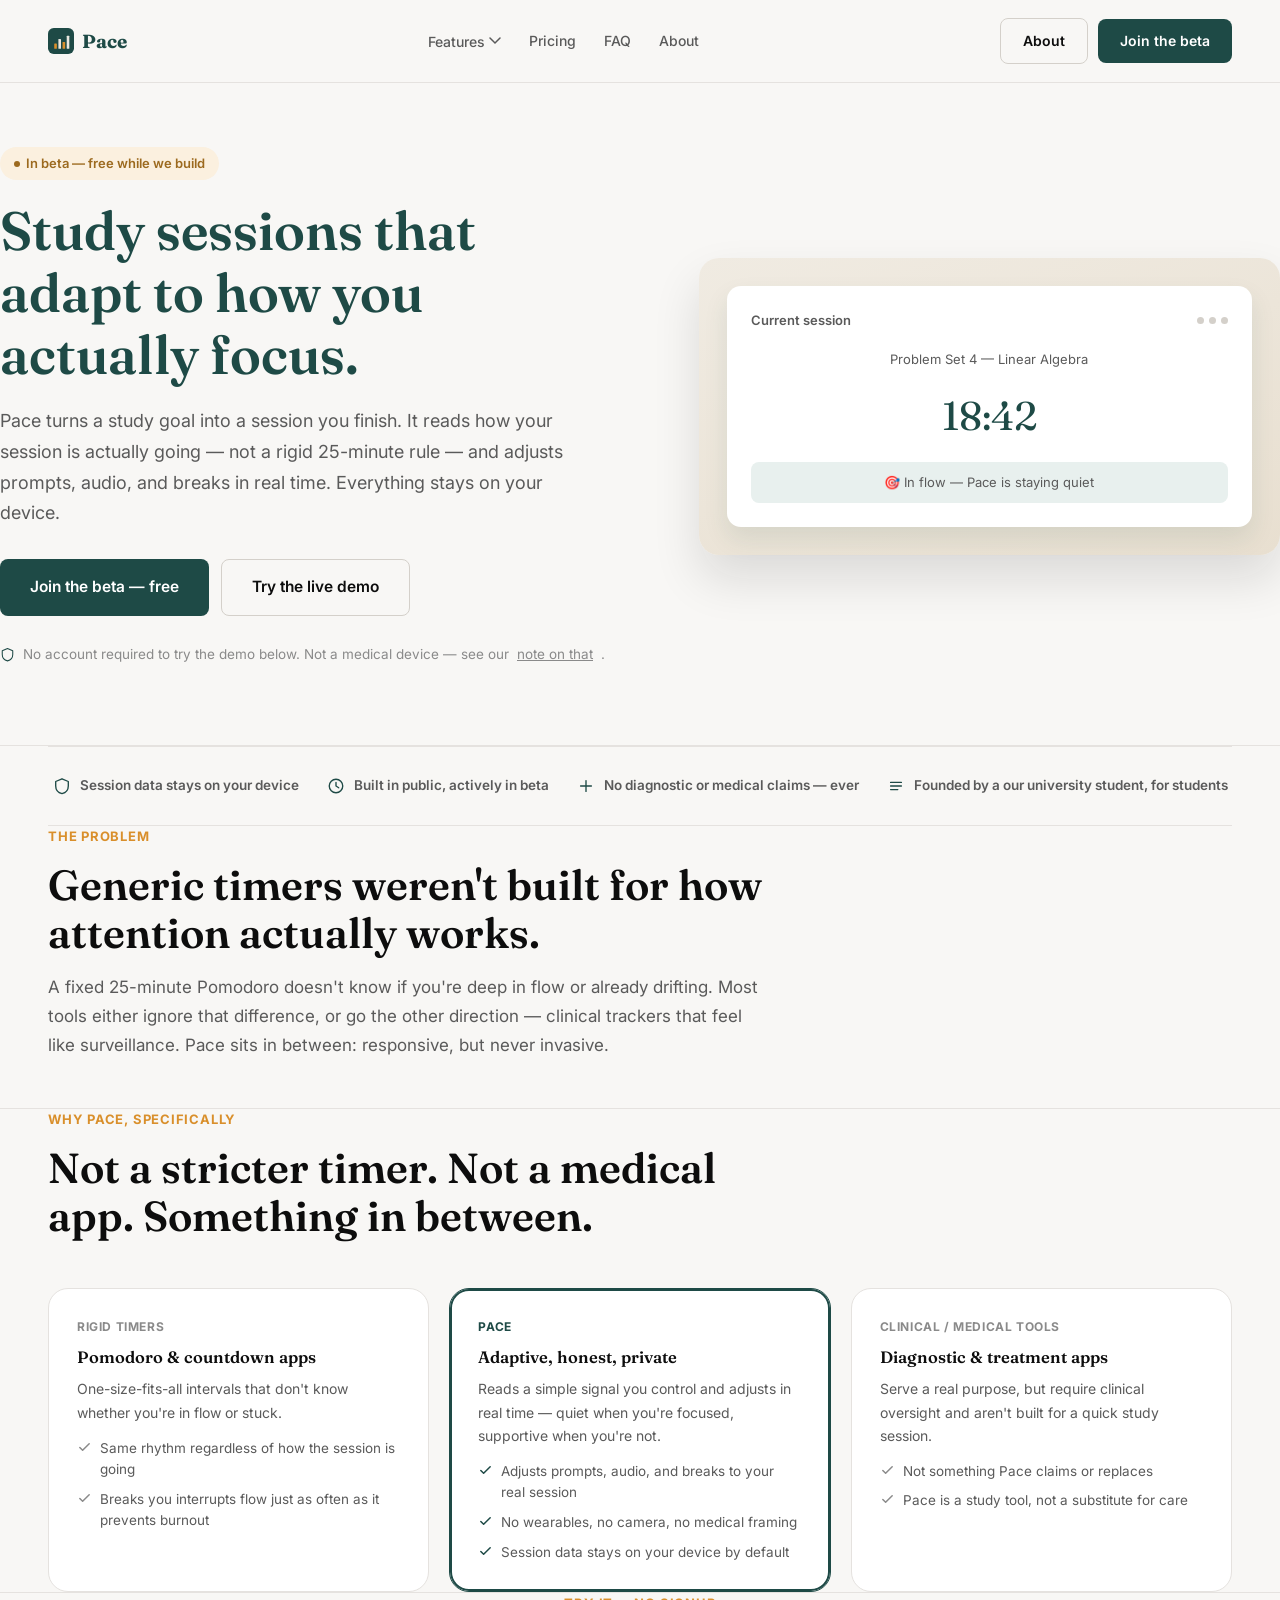
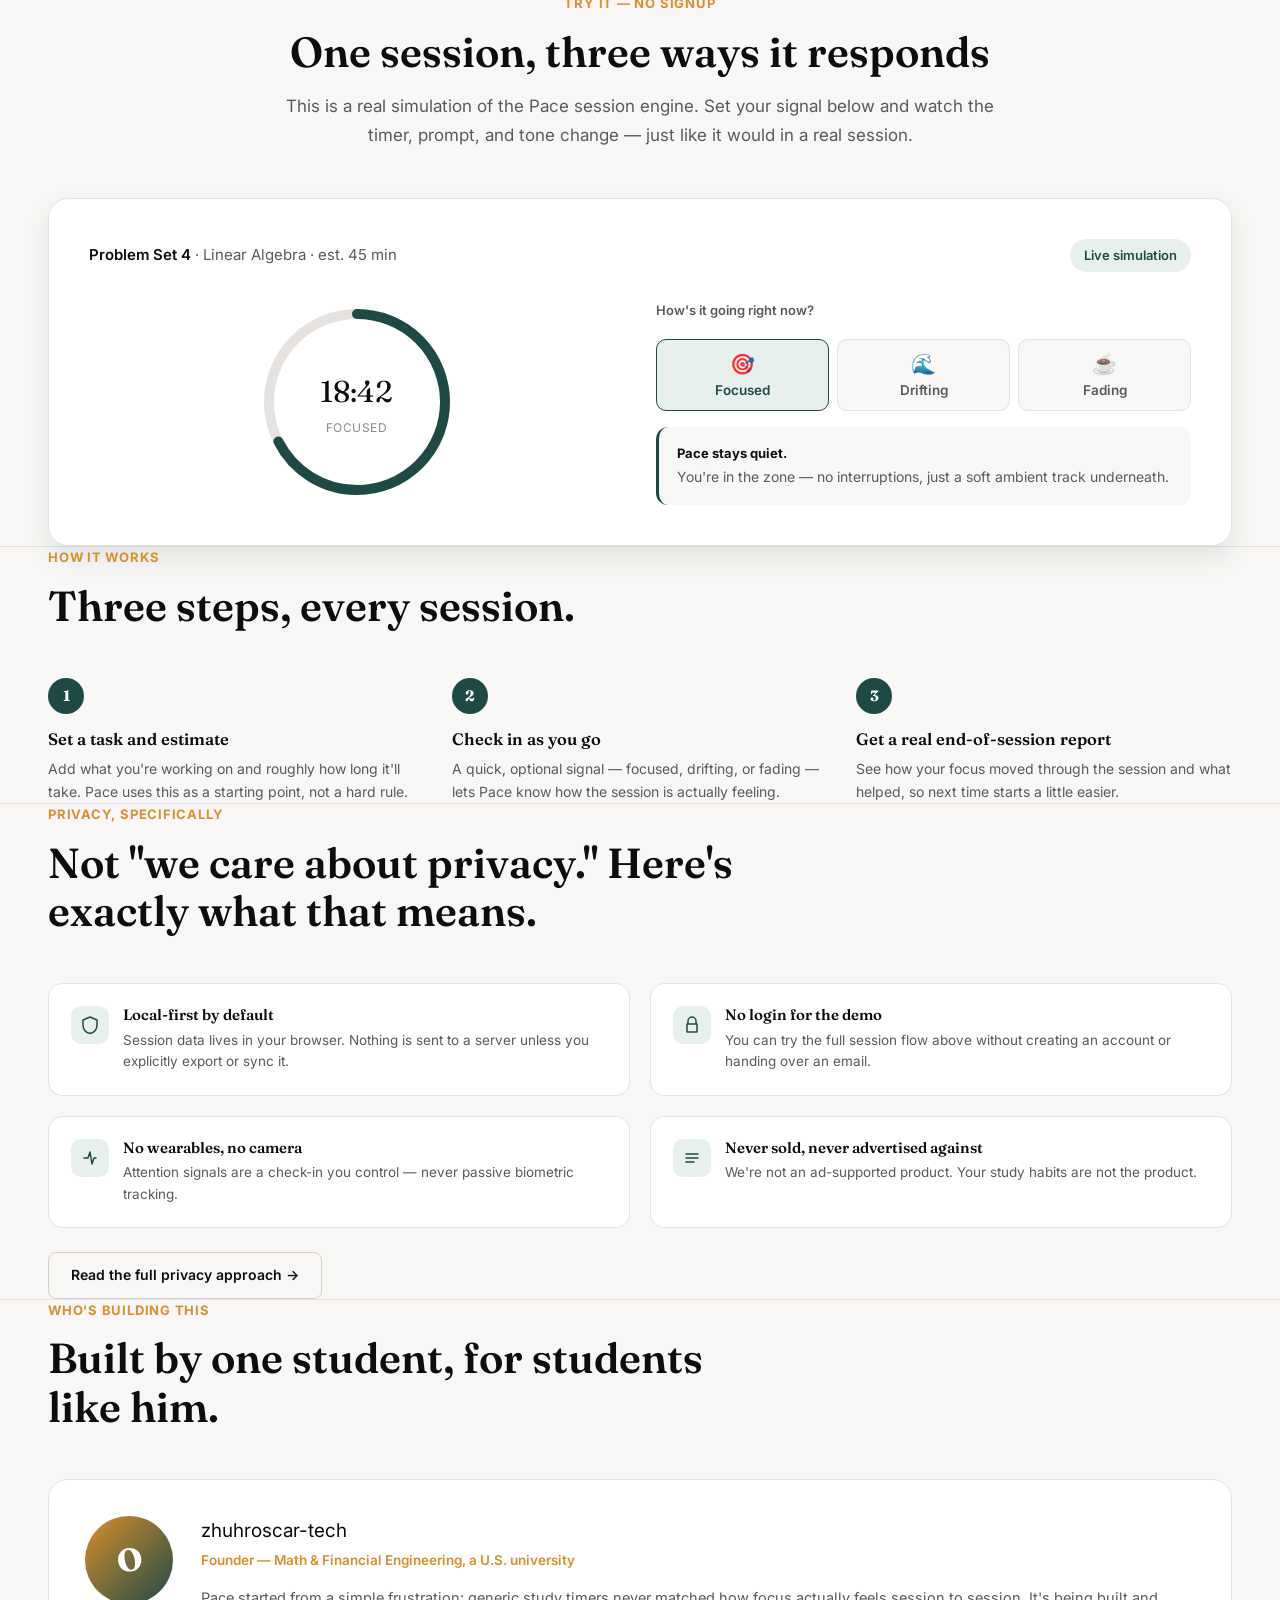
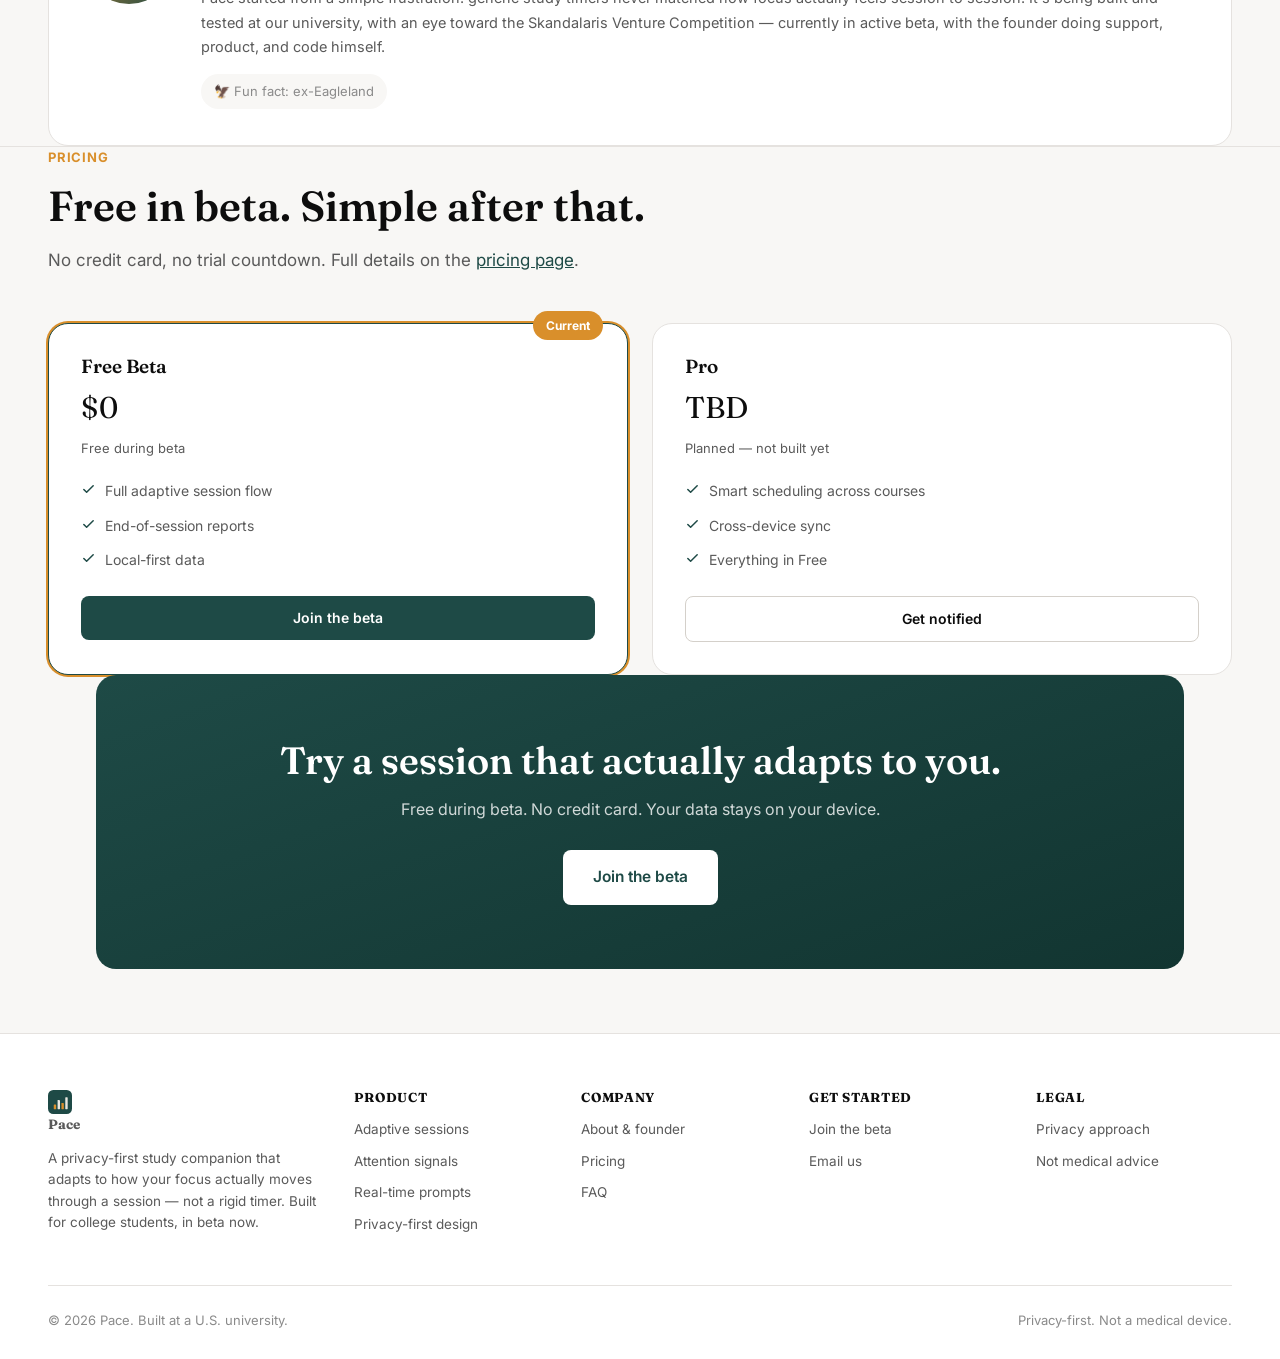
==== commit 6bfbd306: "Rebuild Pace marketing site: multi-page, research-driven UX - Homepage: hero, honest trust strip, di" ====
--- a/index.html
+++ b/index.html
@@ -129,7 +129,7 @@
         </div>
         <div class="trust-item">
           <svg viewBox="0 0 20 20" fill="none" aria-hidden="true"><path d="M4 6h12M4 10h12M4 14h8" stroke="currentColor" stroke-width="1.5" stroke-linecap="round"/></svg>
-          Founded by a WashU student, for students
+          Founded by a our university student, for students
         </div>
       </div>
     </div>
@@ -301,9 +301,9 @@
     <div class="founder-card" data-reveal="1">
       <div class="founder-avatar">O</div>
       <div>
-        <div class="founder-name">Oscar Zhu</div>
-        <div class="founder-role">Founder — Math &amp; Financial Engineering, Washington University in St. Louis</div>
-        <p class="founder-bio">Pace started from a simple frustration: generic study timers never matched how focus actually feels session to session. It's being built and tested at WashU, with an eye toward the Skandalaris Venture Competition — currently in active beta, with the founder doing support, product, and code himself.</p>
+        <div class="founder-name">zhuhroscar-tech</div>
+        <div class="founder-role">Founder — Math &amp; Financial Engineering, a U.S. university</div>
+        <p class="founder-bio">Pace started from a simple frustration: generic study timers never matched how focus actually feels session to session. It's being built and tested at our university, with an eye toward the Skandalaris Venture Competition — currently in active beta, with the founder doing support, product, and code himself.</p>
         <span class="founder-fact">🦅 Fun fact: ex-Eagleland</span>
       </div>
     </div>
@@ -395,7 +395,7 @@
       </div>
     </div>
     <div class="footer-bottom">
-      <span>© 2026 Pace. Built at Washington University in St. Louis.</span>
+      <span>© 2026 Pace. Built at a U.S. university.</span>
       <span>Privacy-first. Not a medical device.</span>
     </div>
   </div>
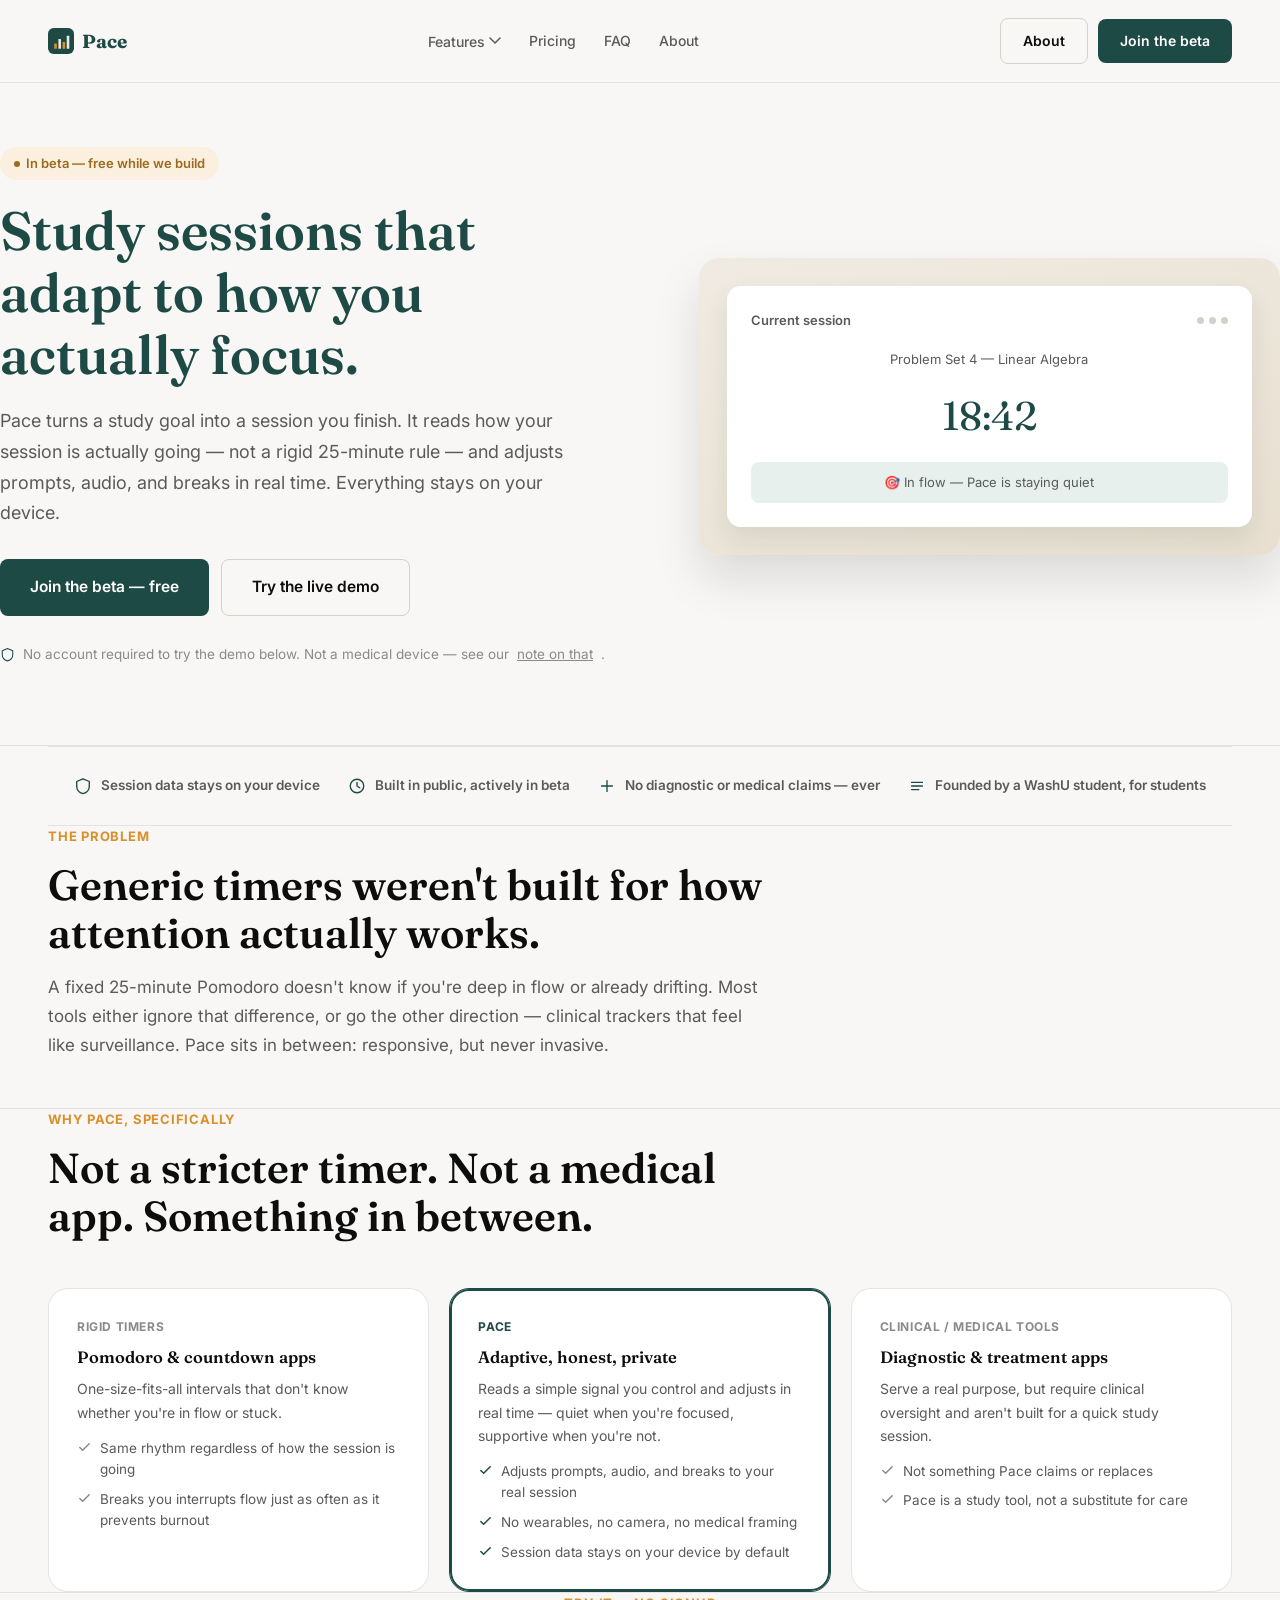
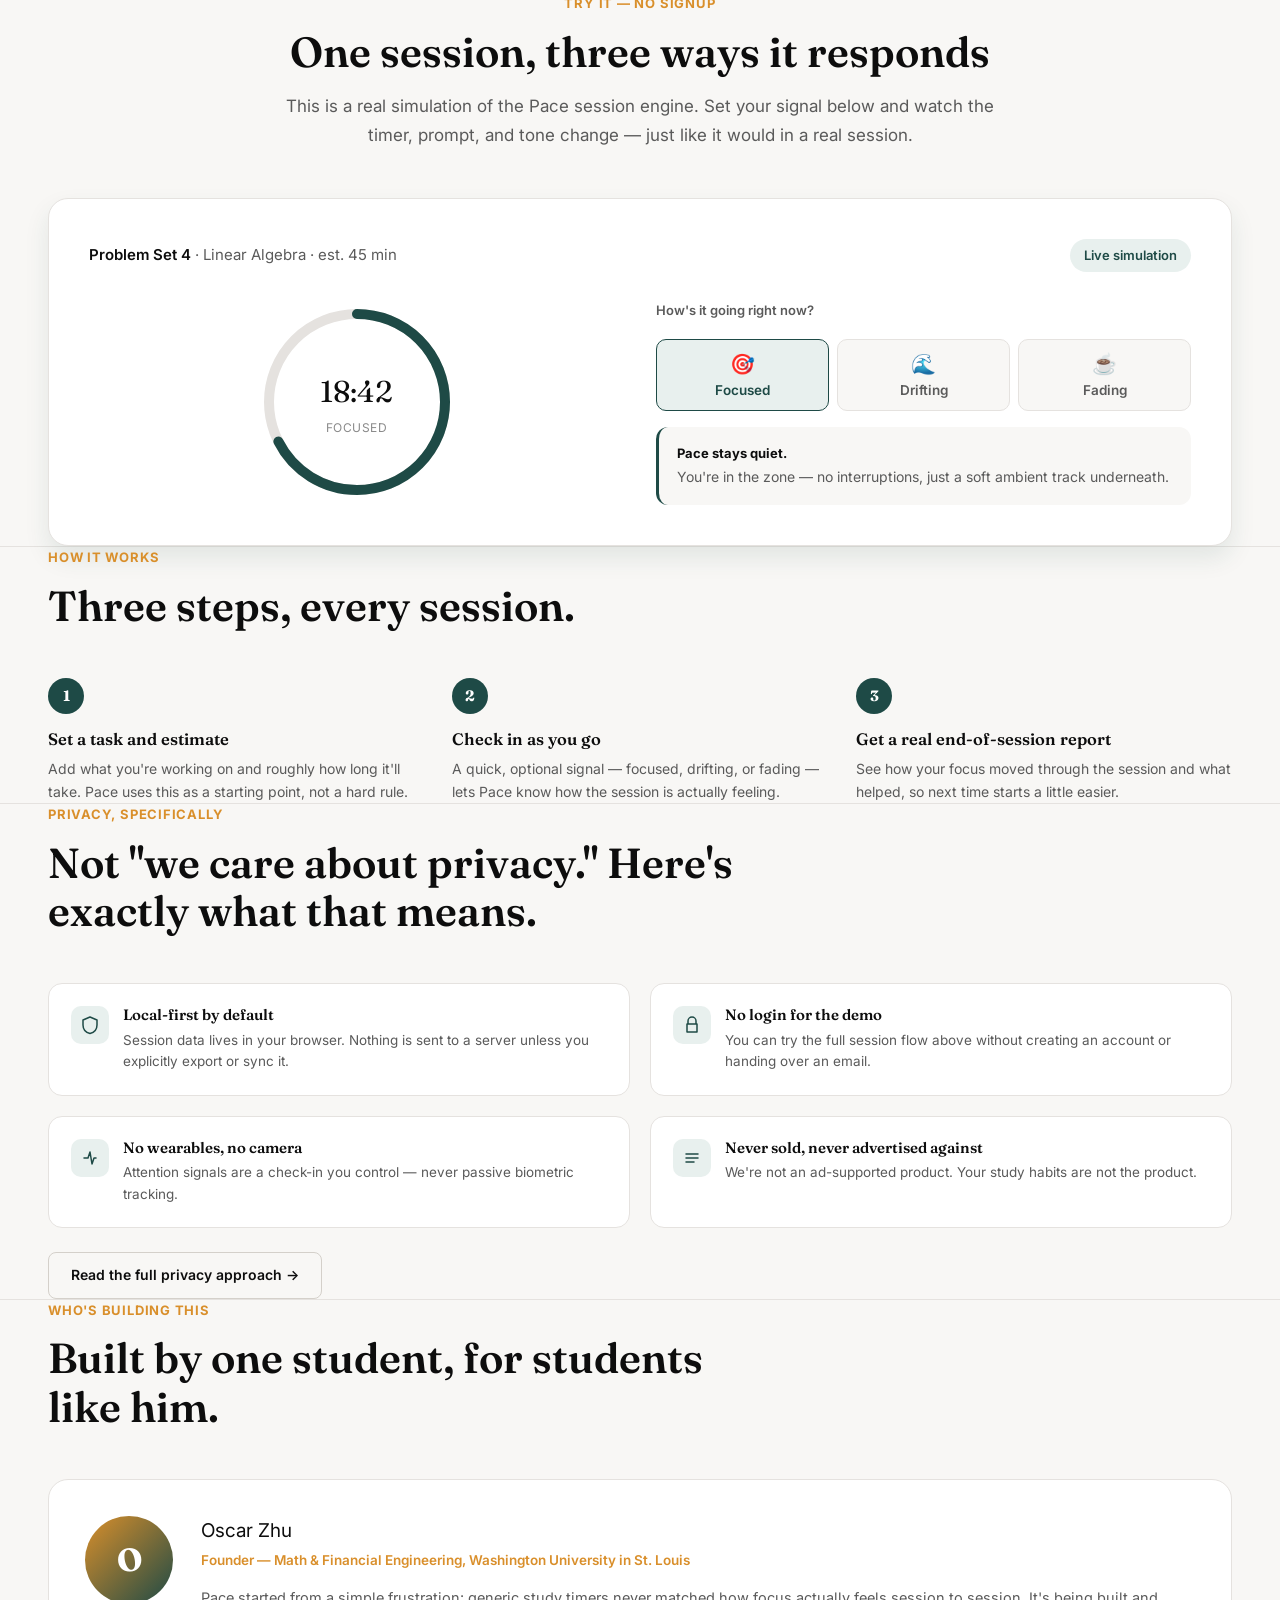
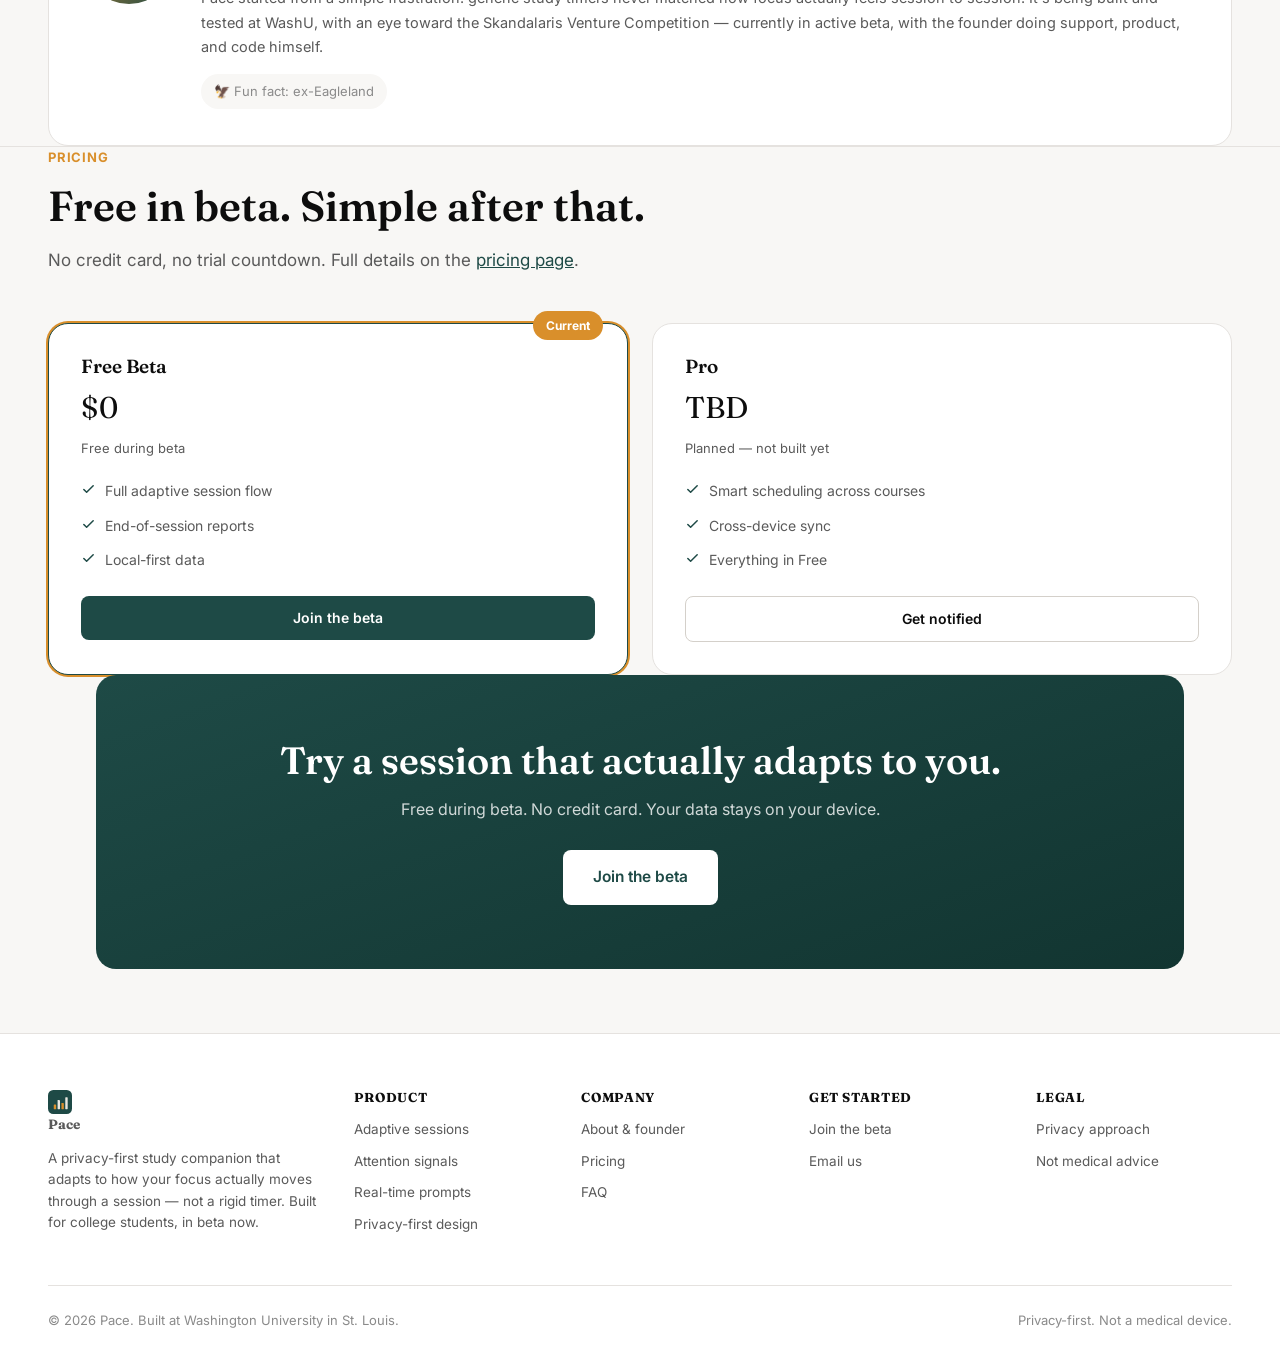
==== commit fc297511: "Fix broken waitlist form + dead contact email Full link/button audit (386 links across all served pa" ====
--- a/index.html
+++ b/index.html
@@ -129,7 +129,7 @@
         </div>
         <div class="trust-item">
           <svg viewBox="0 0 20 20" fill="none" aria-hidden="true"><path d="M4 6h12M4 10h12M4 14h8" stroke="currentColor" stroke-width="1.5" stroke-linecap="round"/></svg>
-          Founded by a our university student, for students
+          Founded by a WashU student, for students
         </div>
       </div>
     </div>
@@ -301,9 +301,9 @@
     <div class="founder-card" data-reveal="1">
       <div class="founder-avatar">O</div>
       <div>
-        <div class="founder-name">zhuhroscar-tech</div>
-        <div class="founder-role">Founder — Math &amp; Financial Engineering, a U.S. university</div>
-        <p class="founder-bio">Pace started from a simple frustration: generic study timers never matched how focus actually feels session to session. It's being built and tested at our university, with an eye toward the Skandalaris Venture Competition — currently in active beta, with the founder doing support, product, and code himself.</p>
+        <div class="founder-name">Oscar Zhu</div>
+        <div class="founder-role">Founder — Math &amp; Financial Engineering, Washington University in St. Louis</div>
+        <p class="founder-bio">Pace started from a simple frustration: generic study timers never matched how focus actually feels session to session. It's being built and tested at WashU, with an eye toward the Skandalaris Venture Competition — currently in active beta, with the founder doing support, product, and code himself.</p>
         <span class="founder-fact">🦅 Fun fact: ex-Eagleland</span>
       </div>
     </div>
@@ -386,7 +386,7 @@
       <div class="footer-col">
         <h4>Get started</h4>
         <a href="waitlist.html">Join the beta</a>
-        <a href="mailto:hello@paceapp.dev">Email us</a>
+        <a href="mailto:huairui.z@wustl.edu">Email us</a>
       </div>
       <div class="footer-col">
         <h4>Legal</h4>
@@ -395,7 +395,7 @@
       </div>
     </div>
     <div class="footer-bottom">
-      <span>© 2026 Pace. Built at a U.S. university.</span>
+      <span>© 2026 Pace. Built at Washington University in St. Louis.</span>
       <span>Privacy-first. Not a medical device.</span>
     </div>
   </div>
--- a/assets/css/components.css
+++ b/assets/css/components.css
@@ -9,8 +9,14 @@
   opacity:0;
   transform:translateY(18px);
   transition:opacity .6s var(--ease), transform .6s var(--ease);
-}
-[data-reveal].is-visible{opacity:1; transform:translateY(0);}
+  /* Safety net: if JS is slow/blocked, content still becomes visible
+     after 1.2s rather than staying hidden indefinitely. */
+  animation:reveal-fallback 0s 1.2s forwards;
+}
+@keyframes reveal-fallback{
+  to{opacity:1; transform:translateY(0);}
+}
+[data-reveal].is-visible{opacity:1; transform:translateY(0); animation:none;}
 [data-reveal="1"]{transition-delay:.05s;}
 [data-reveal="2"]{transition-delay:.12s;}
 [data-reveal="3"]{transition-delay:.19s;}
@@ -249,11 +255,23 @@
   background:var(--surface); border:1px solid var(--border); border-radius:var(--radius-lg);
   padding:36px; text-align:center;
 }
-.waitlist-form-wrap{max-width:620px; margin:24px auto 0;}
+.waitlist-form-wrap{max-width:560px; margin:24px auto 0;}
 .waitlist-form-wrap iframe{
   width:100%; min-height:520px; border:1px solid var(--border); border-radius:var(--radius-md);
   background:#fff;
 }
+.waitlist-pending{
+  display:flex; flex-direction:column; align-items:center; gap:10px;
+  background:var(--accent-tint); border:1px dashed var(--accent);
+  border-radius:var(--radius-md); padding:32px 28px;
+}
+.waitlist-pending-icon{
+  width:44px; height:44px; border-radius:50%; background:var(--surface);
+  display:flex; align-items:center; justify-content:center; color:var(--accent);
+  box-shadow:var(--shadow-sm);
+}
+.waitlist-pending h3{font-size:17px; margin-bottom:2px;}
+.waitlist-pending p{font-size:14px; color:var(--text-soft); line-height:1.65; max-width:44ch; margin-bottom:6px;}
 .waitlist-fallback{
   display:flex; gap:10px; max-width:420px; margin:24px auto 0; flex-wrap:wrap; justify-content:center;
 }
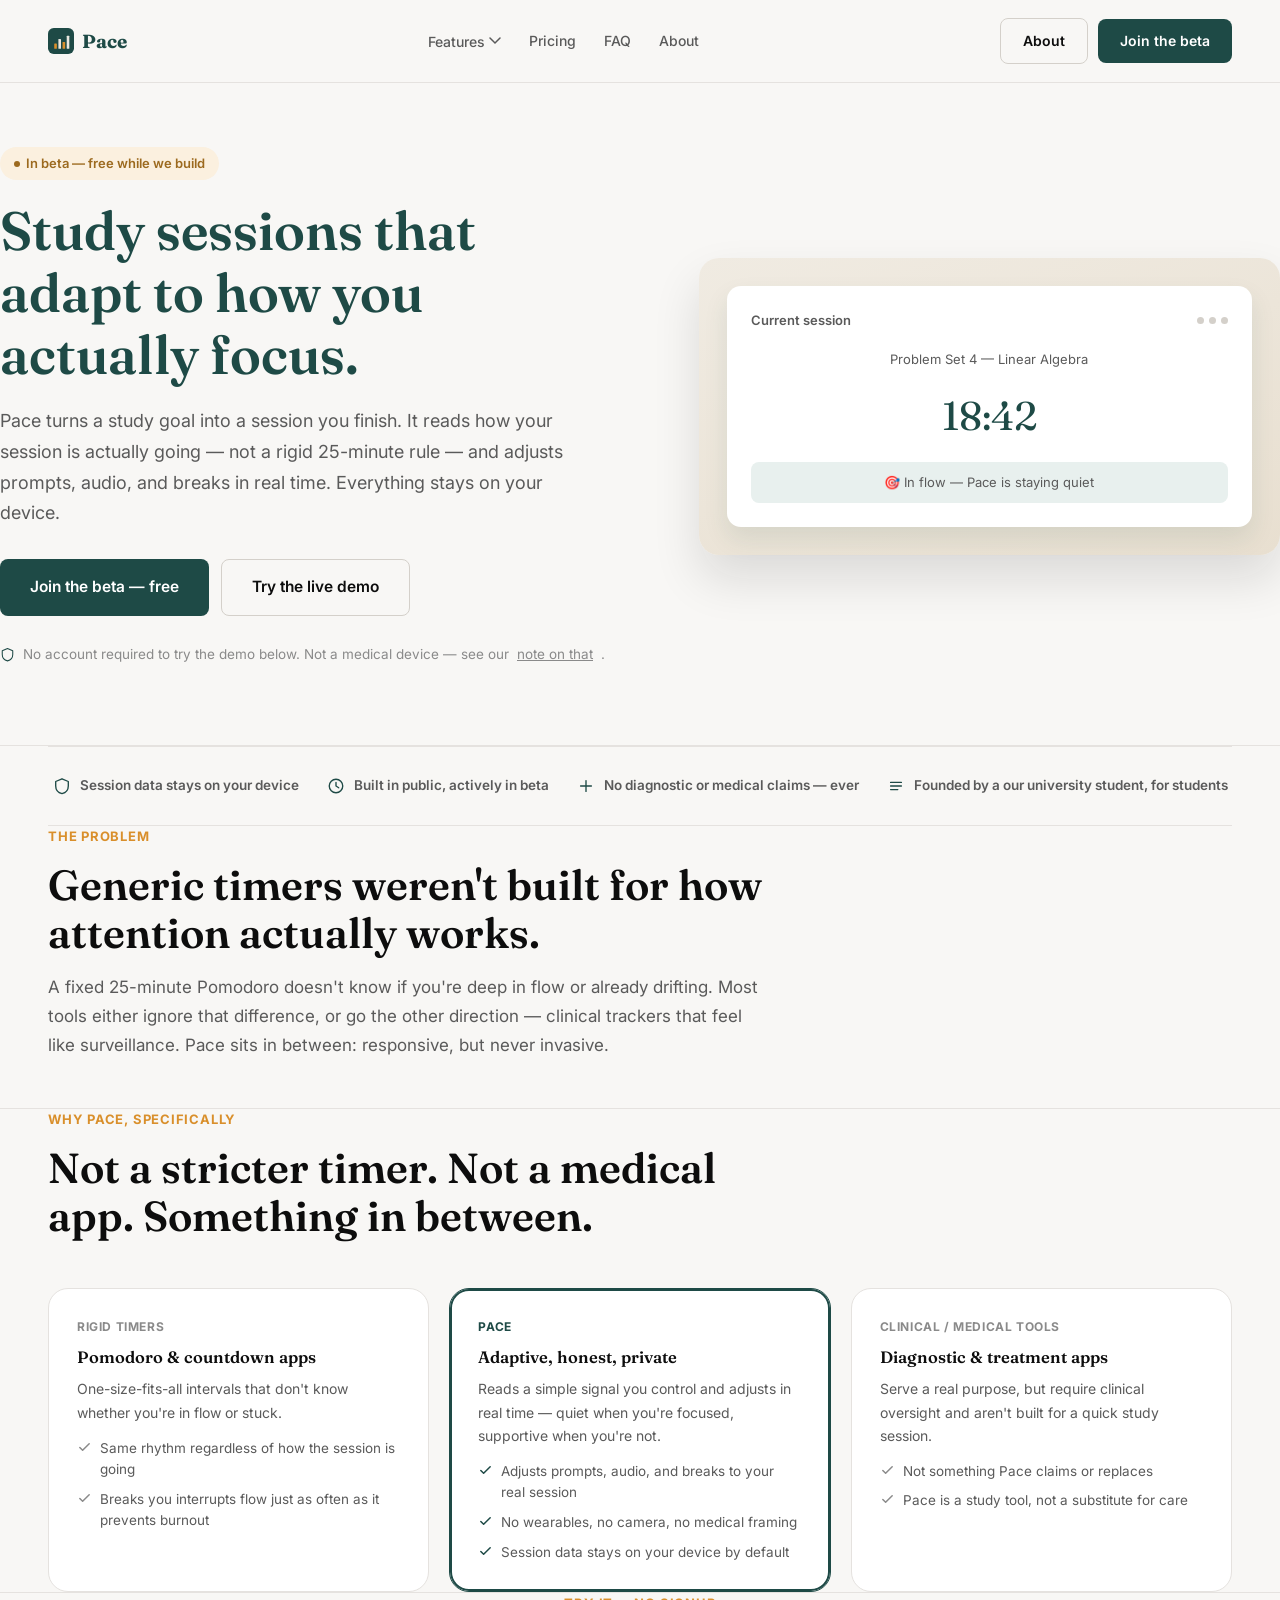
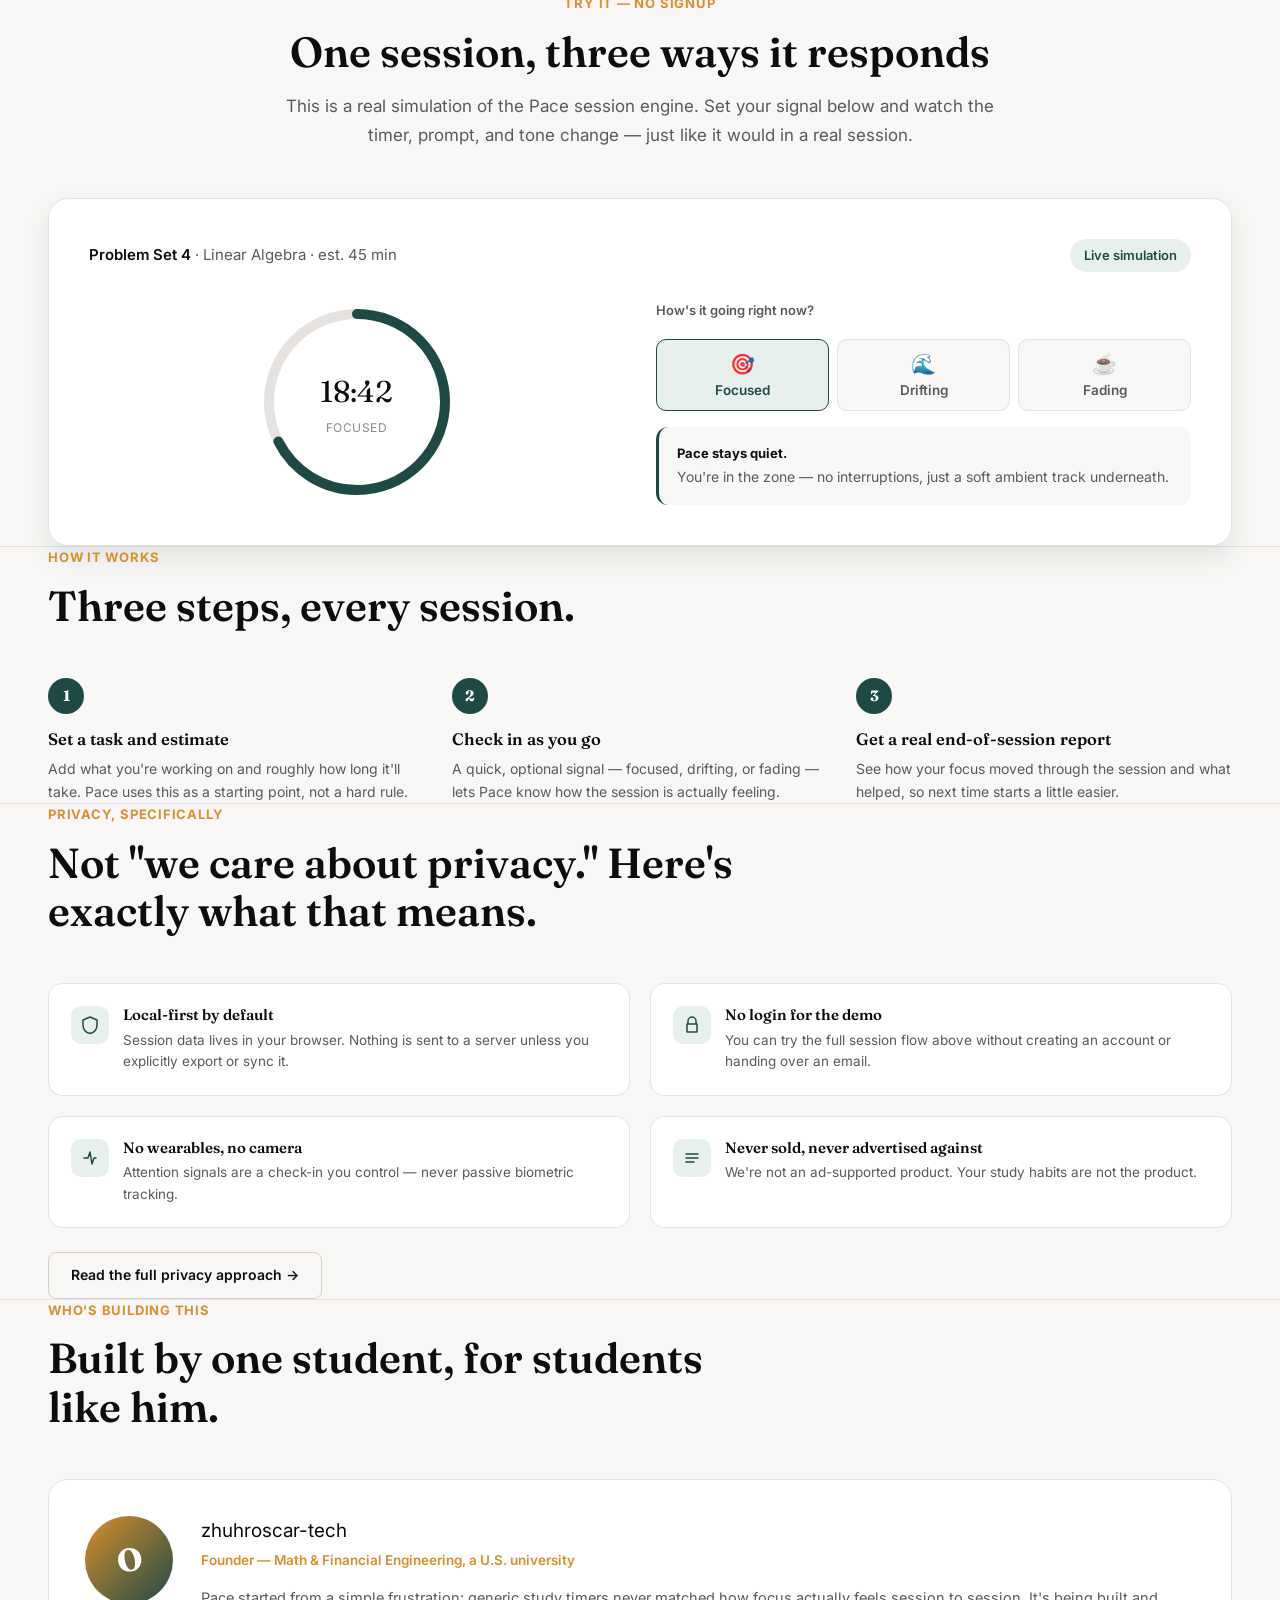
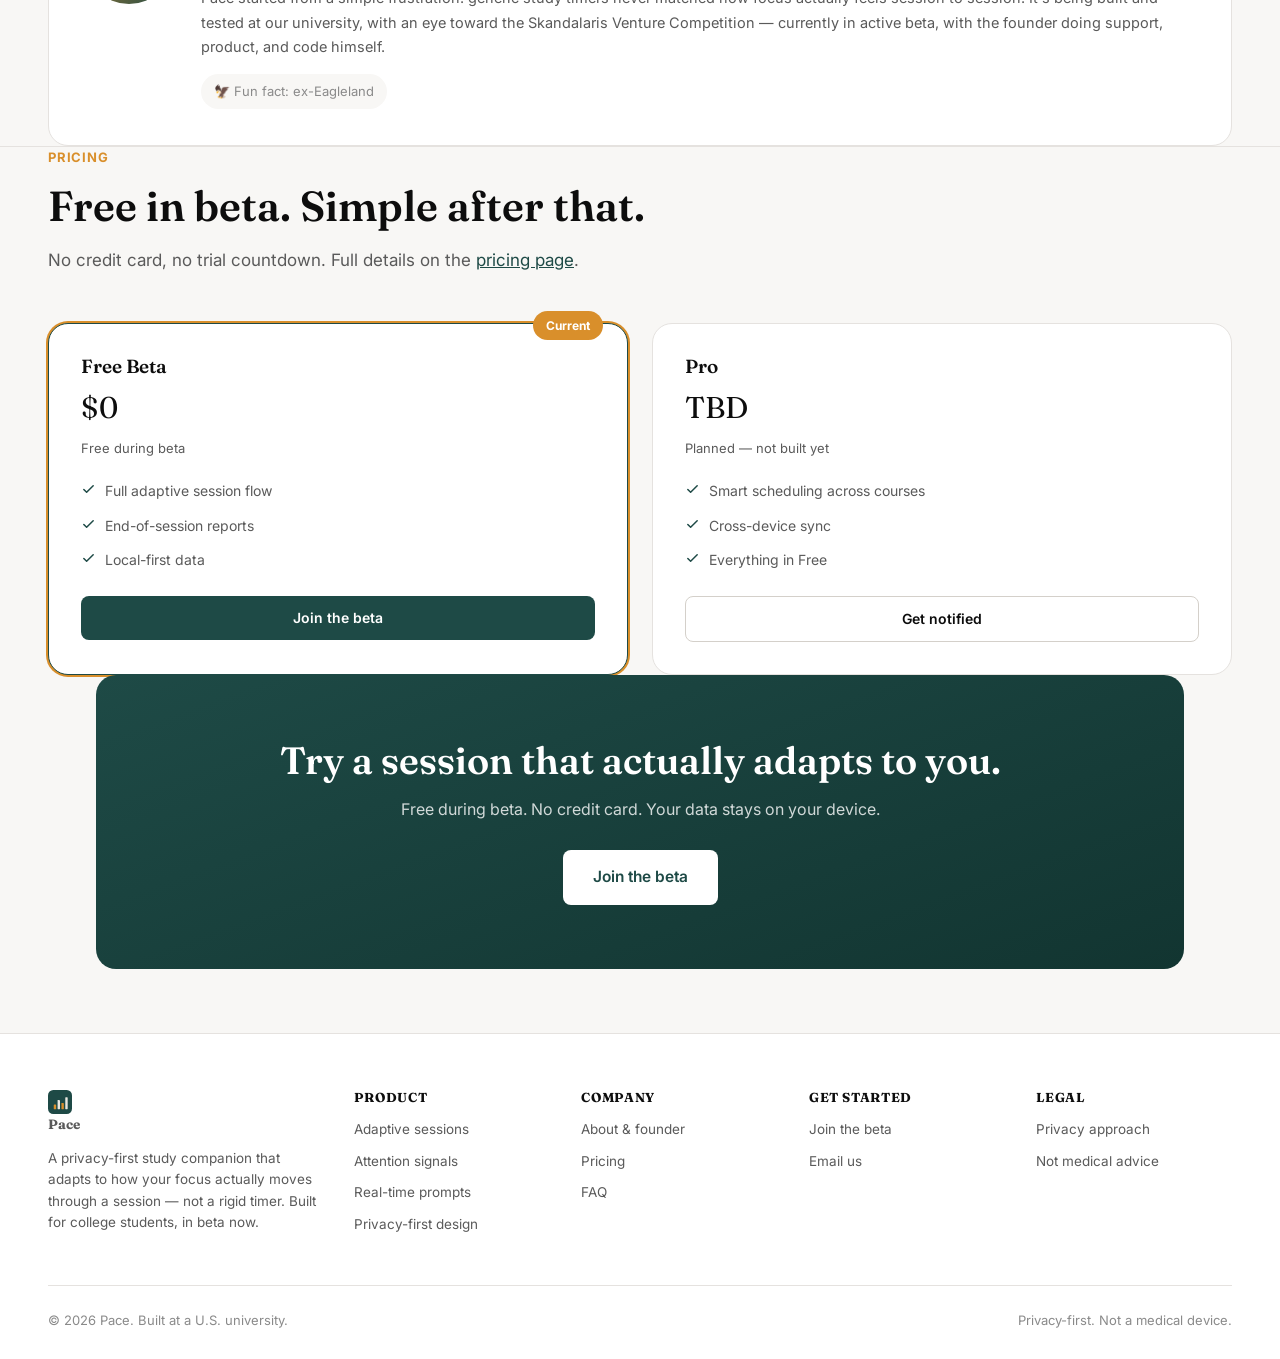
==== commit 341b729a: "chore: add canonical page metadata" ====
--- a/index.html
+++ b/index.html
@@ -10,6 +10,7 @@
 <meta property="og:type" content="website">
 <meta property="og:url" content="https://zhuhroscar-tech.github.io/pace-website/">
 <meta name="twitter:card" content="summary_large_image">
+<link rel="canonical" href="https://zhuhroscar-tech.github.io/pace-website/">
 <link rel="preconnect" href="https://fonts.googleapis.com">
 <link rel="preconnect" href="https://fonts.gstatic.com" crossorigin>
 <link href="https://fonts.googleapis.com/css2?family=Fraunces:opsz,wght@9..144,500;9..144,600;9..144,700&family=Inter:wght@400;500;600;700&display=swap" rel="stylesheet">
@@ -129,7 +130,7 @@
         </div>
         <div class="trust-item">
           <svg viewBox="0 0 20 20" fill="none" aria-hidden="true"><path d="M4 6h12M4 10h12M4 14h8" stroke="currentColor" stroke-width="1.5" stroke-linecap="round"/></svg>
-          Founded by a WashU student, for students
+          Founded by a our university student, for students
         </div>
       </div>
     </div>
@@ -301,9 +302,9 @@
     <div class="founder-card" data-reveal="1">
       <div class="founder-avatar">O</div>
       <div>
-        <div class="founder-name">Oscar Zhu</div>
-        <div class="founder-role">Founder — Math &amp; Financial Engineering, Washington University in St. Louis</div>
-        <p class="founder-bio">Pace started from a simple frustration: generic study timers never matched how focus actually feels session to session. It's being built and tested at WashU, with an eye toward the Skandalaris Venture Competition — currently in active beta, with the founder doing support, product, and code himself.</p>
+        <div class="founder-name">zhuhroscar-tech</div>
+        <div class="founder-role">Founder — Math &amp; Financial Engineering, a U.S. university</div>
+        <p class="founder-bio">Pace started from a simple frustration: generic study timers never matched how focus actually feels session to session. It's being built and tested at our university, with an eye toward the Skandalaris Venture Competition — currently in active beta, with the founder doing support, product, and code himself.</p>
         <span class="founder-fact">🦅 Fun fact: ex-Eagleland</span>
       </div>
     </div>
@@ -386,7 +387,7 @@
       <div class="footer-col">
         <h4>Get started</h4>
         <a href="waitlist.html">Join the beta</a>
-        <a href="mailto:huairui.z@wustl.edu">Email us</a>
+        <a href="mailto:REDACTED">Email us</a>
       </div>
       <div class="footer-col">
         <h4>Legal</h4>
@@ -395,7 +396,7 @@
       </div>
     </div>
     <div class="footer-bottom">
-      <span>© 2026 Pace. Built at Washington University in St. Louis.</span>
+      <span>© 2026 Pace. Built at a U.S. university.</span>
       <span>Privacy-first. Not a medical device.</span>
     </div>
   </div>
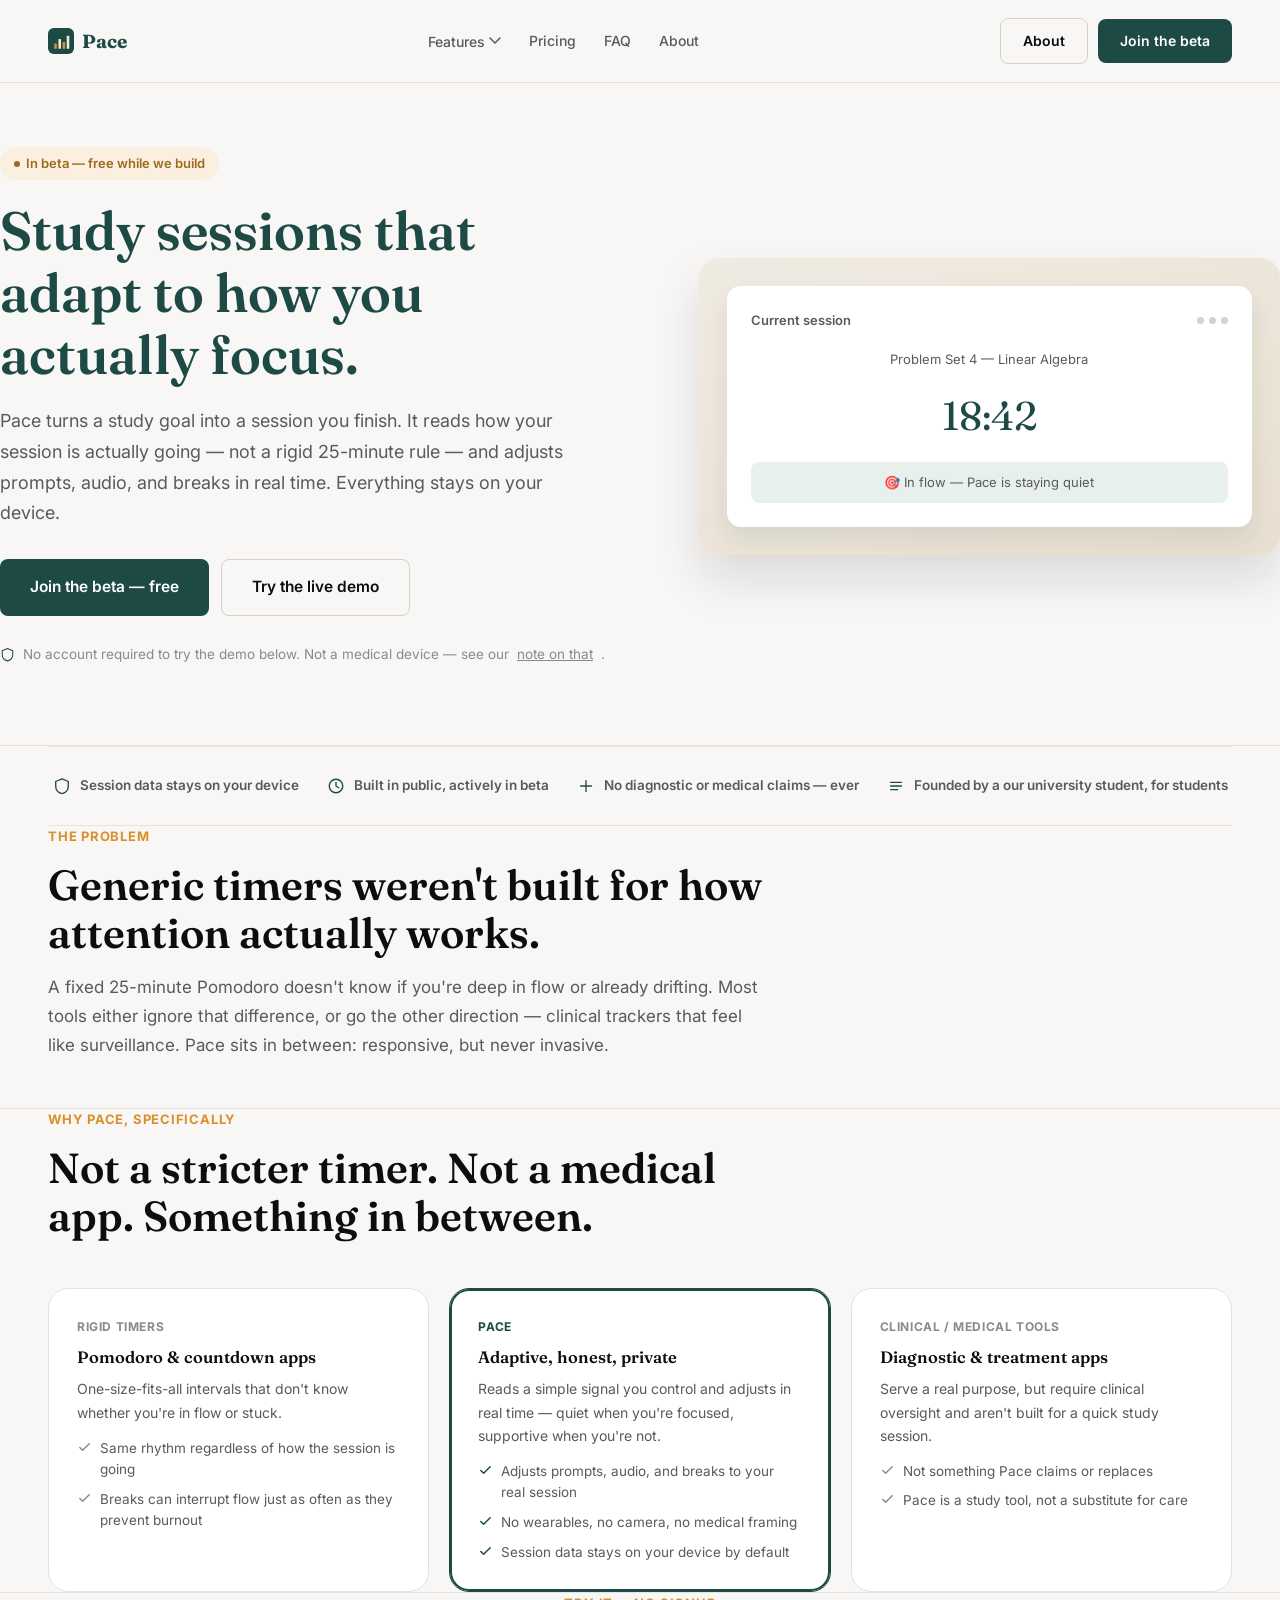
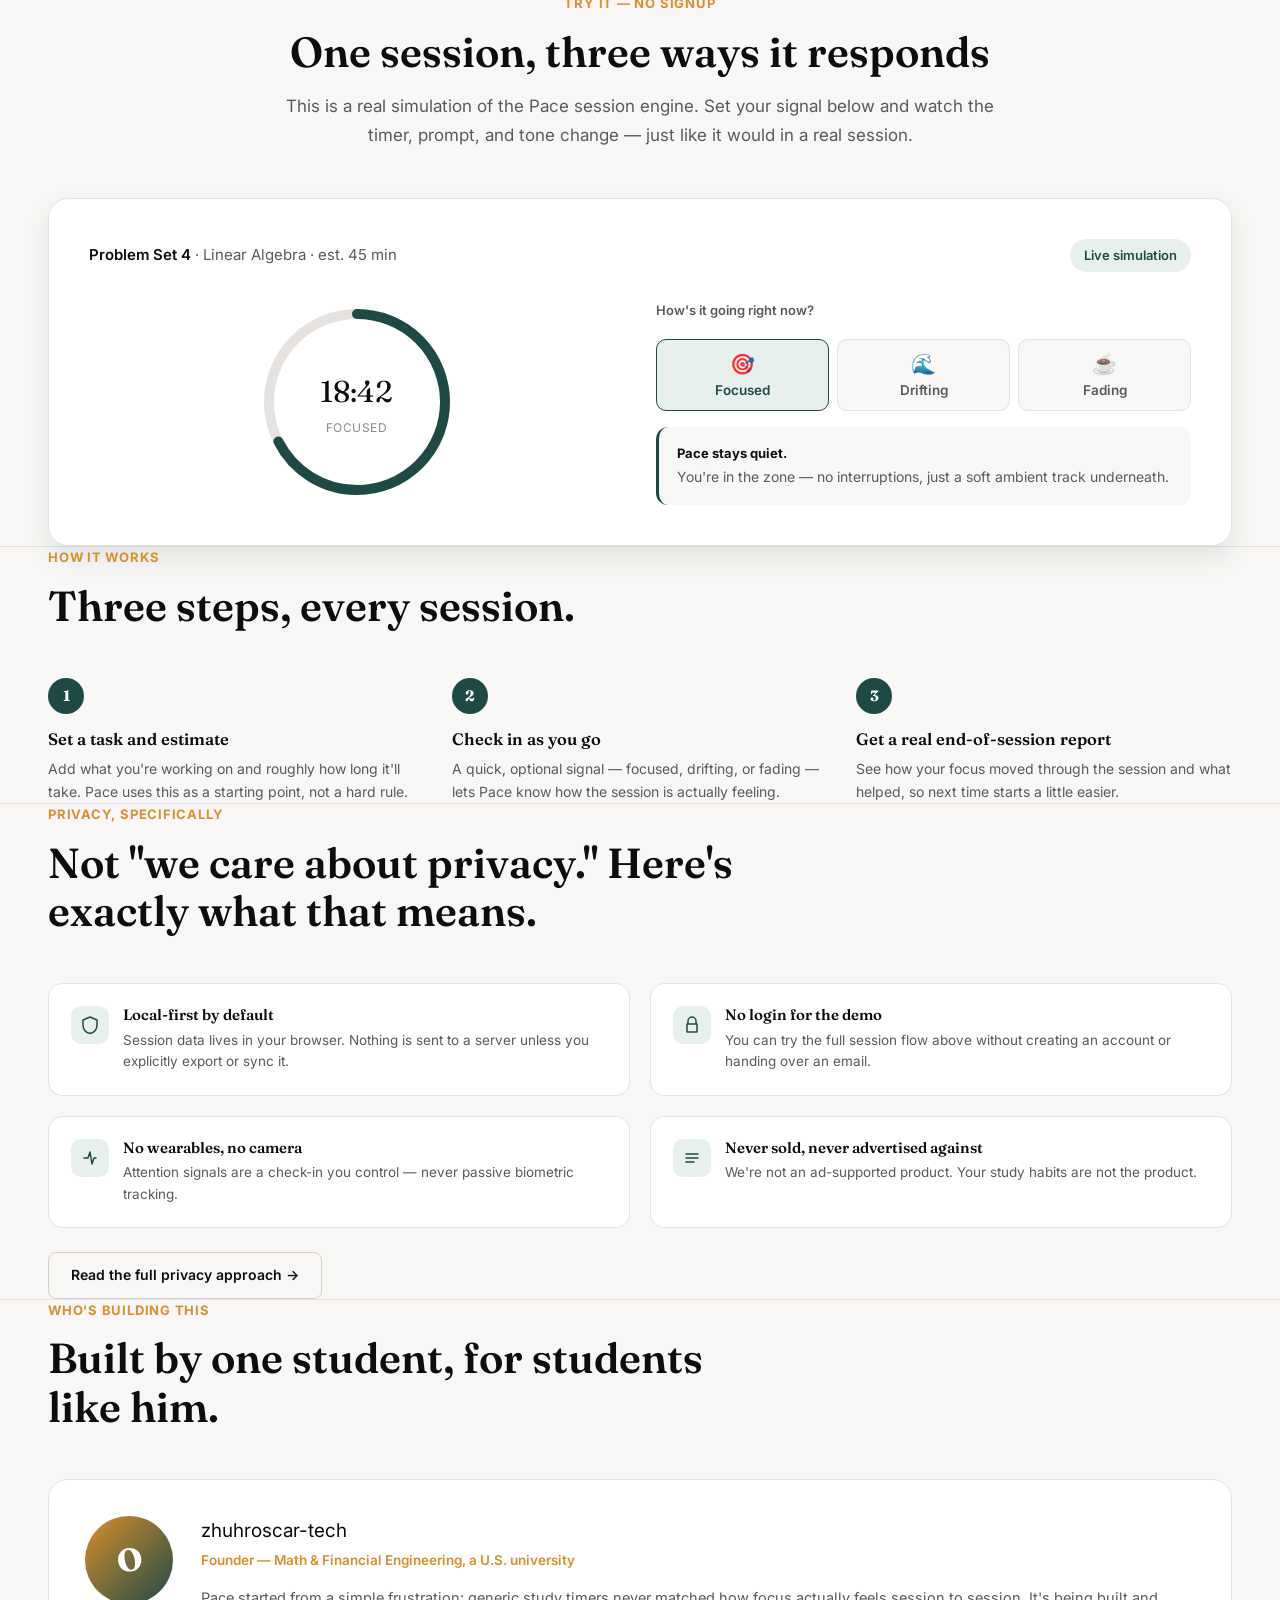
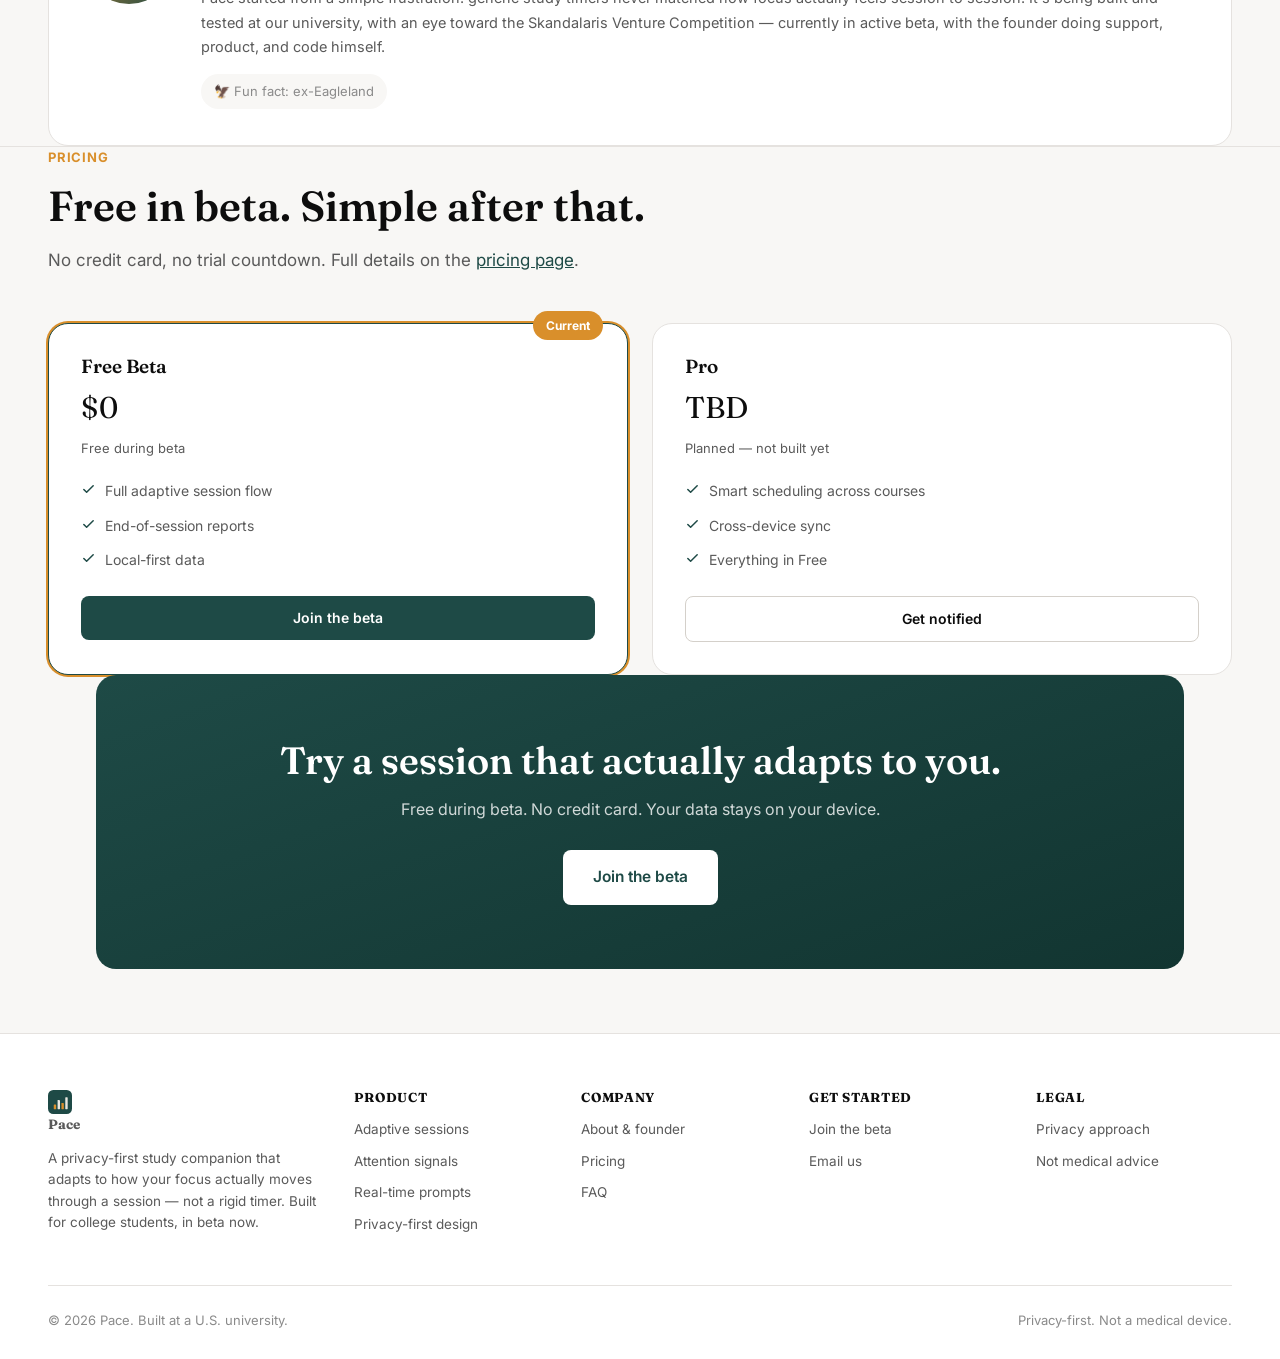
==== commit 9ec37fd4: "fix: correct homepage comparison copy" ====
--- a/index.html
+++ b/index.html
@@ -158,7 +158,7 @@
         <p>One-size-fits-all intervals that don't know whether you're in flow or stuck.</p>
         <ul>
           <li><svg viewBox="0 0 16 16" fill="none"><path d="M3 8l3 3 7-7" stroke="currentColor" stroke-width="1.6" stroke-linecap="round" stroke-linejoin="round"/></svg>Same rhythm regardless of how the session is going</li>
-          <li><svg viewBox="0 0 16 16" fill="none"><path d="M3 8l3 3 7-7" stroke="currentColor" stroke-width="1.6" stroke-linecap="round" stroke-linejoin="round"/></svg>Breaks you interrupts flow just as often as it prevents burnout</li>
+          <li><svg viewBox="0 0 16 16" fill="none"><path d="M3 8l3 3 7-7" stroke="currentColor" stroke-width="1.6" stroke-linecap="round" stroke-linejoin="round"/></svg>Breaks can interrupt flow just as often as they prevent burnout</li>
         </ul>
       </div>
       <div class="diff-card is-pace" data-reveal="2">
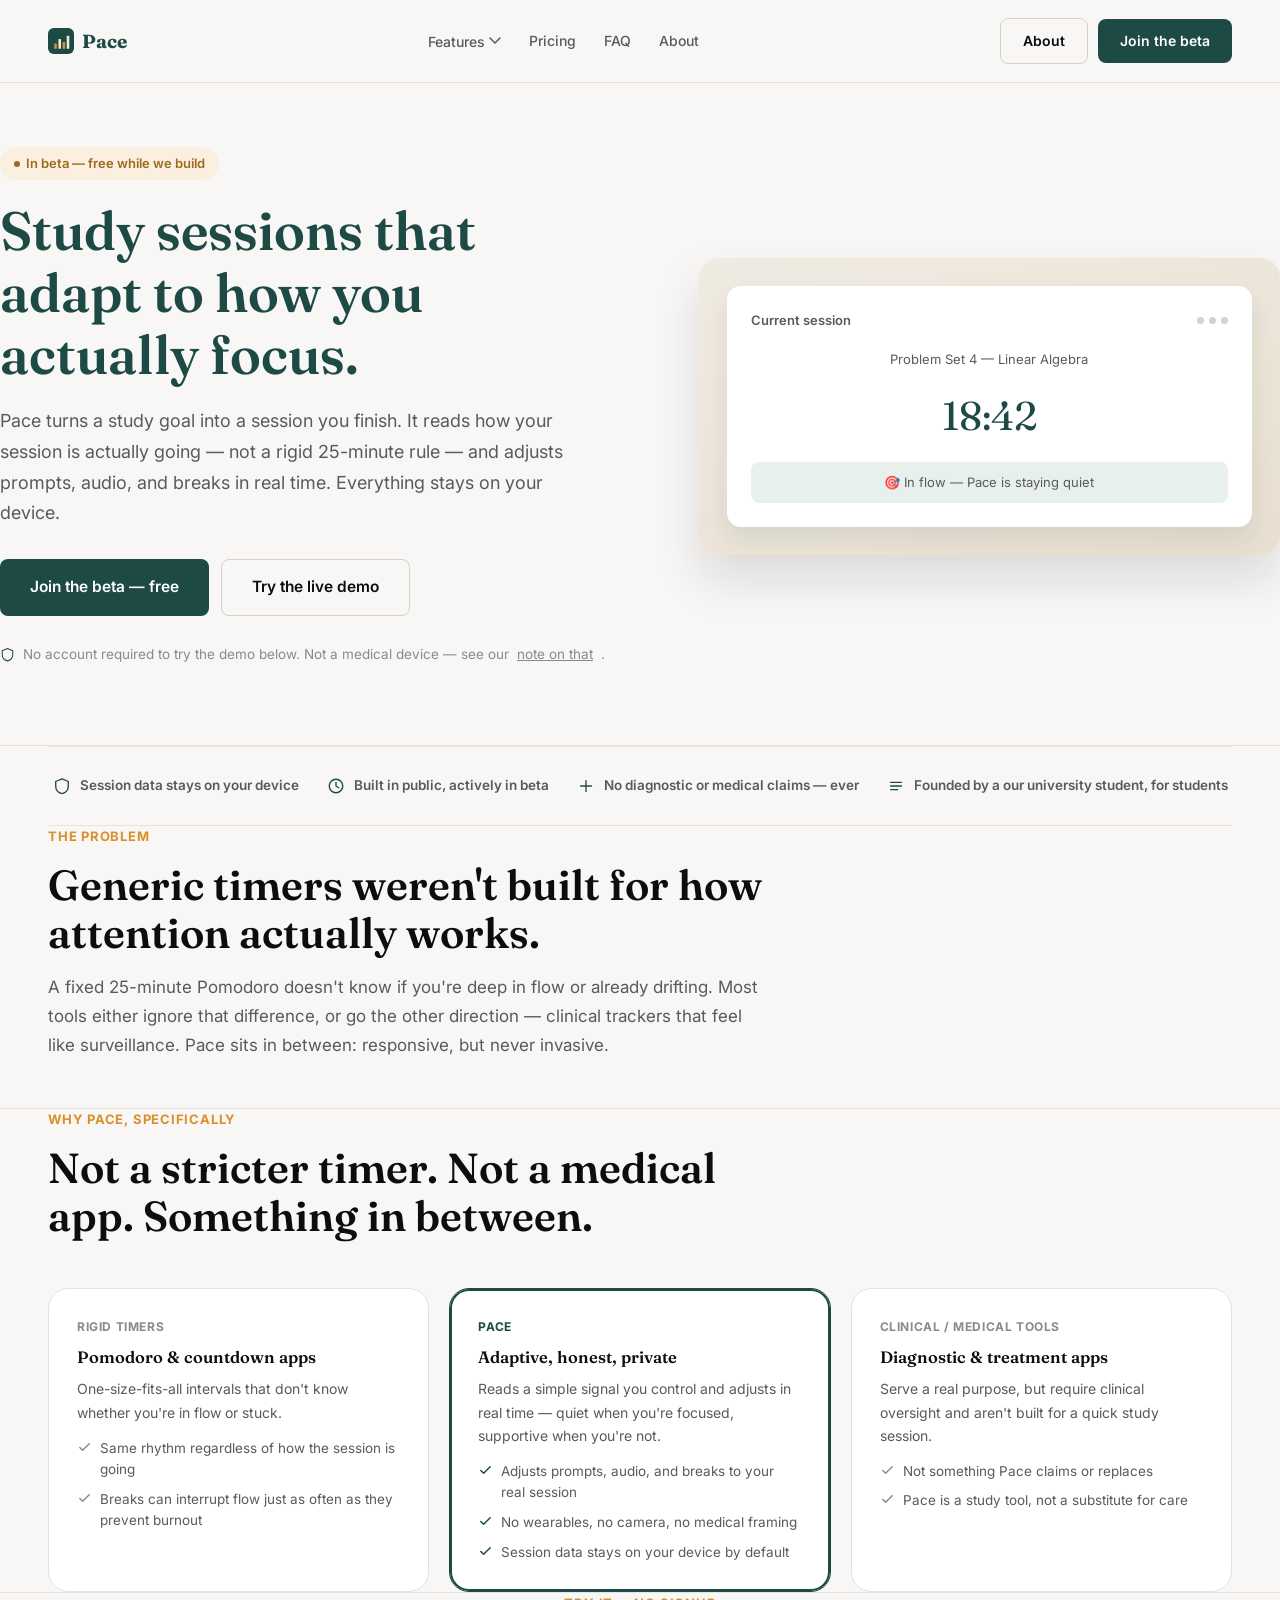
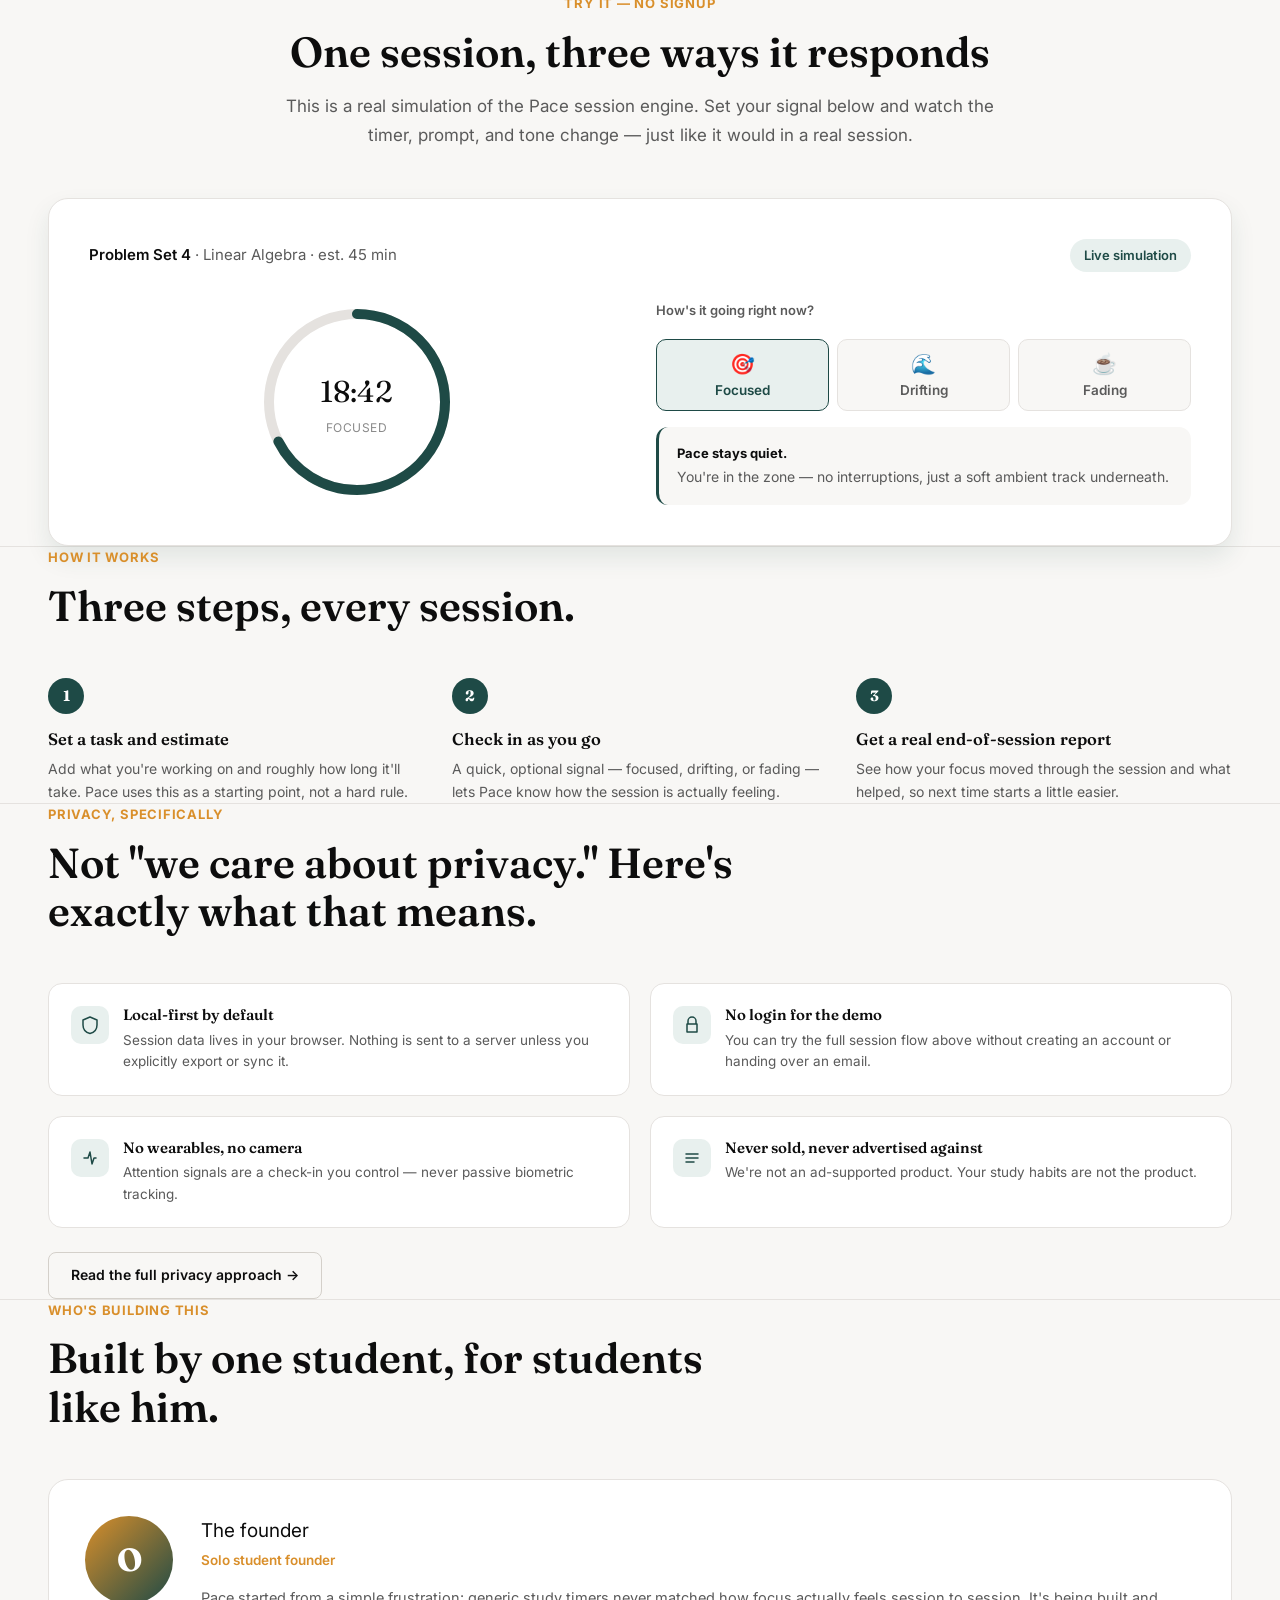
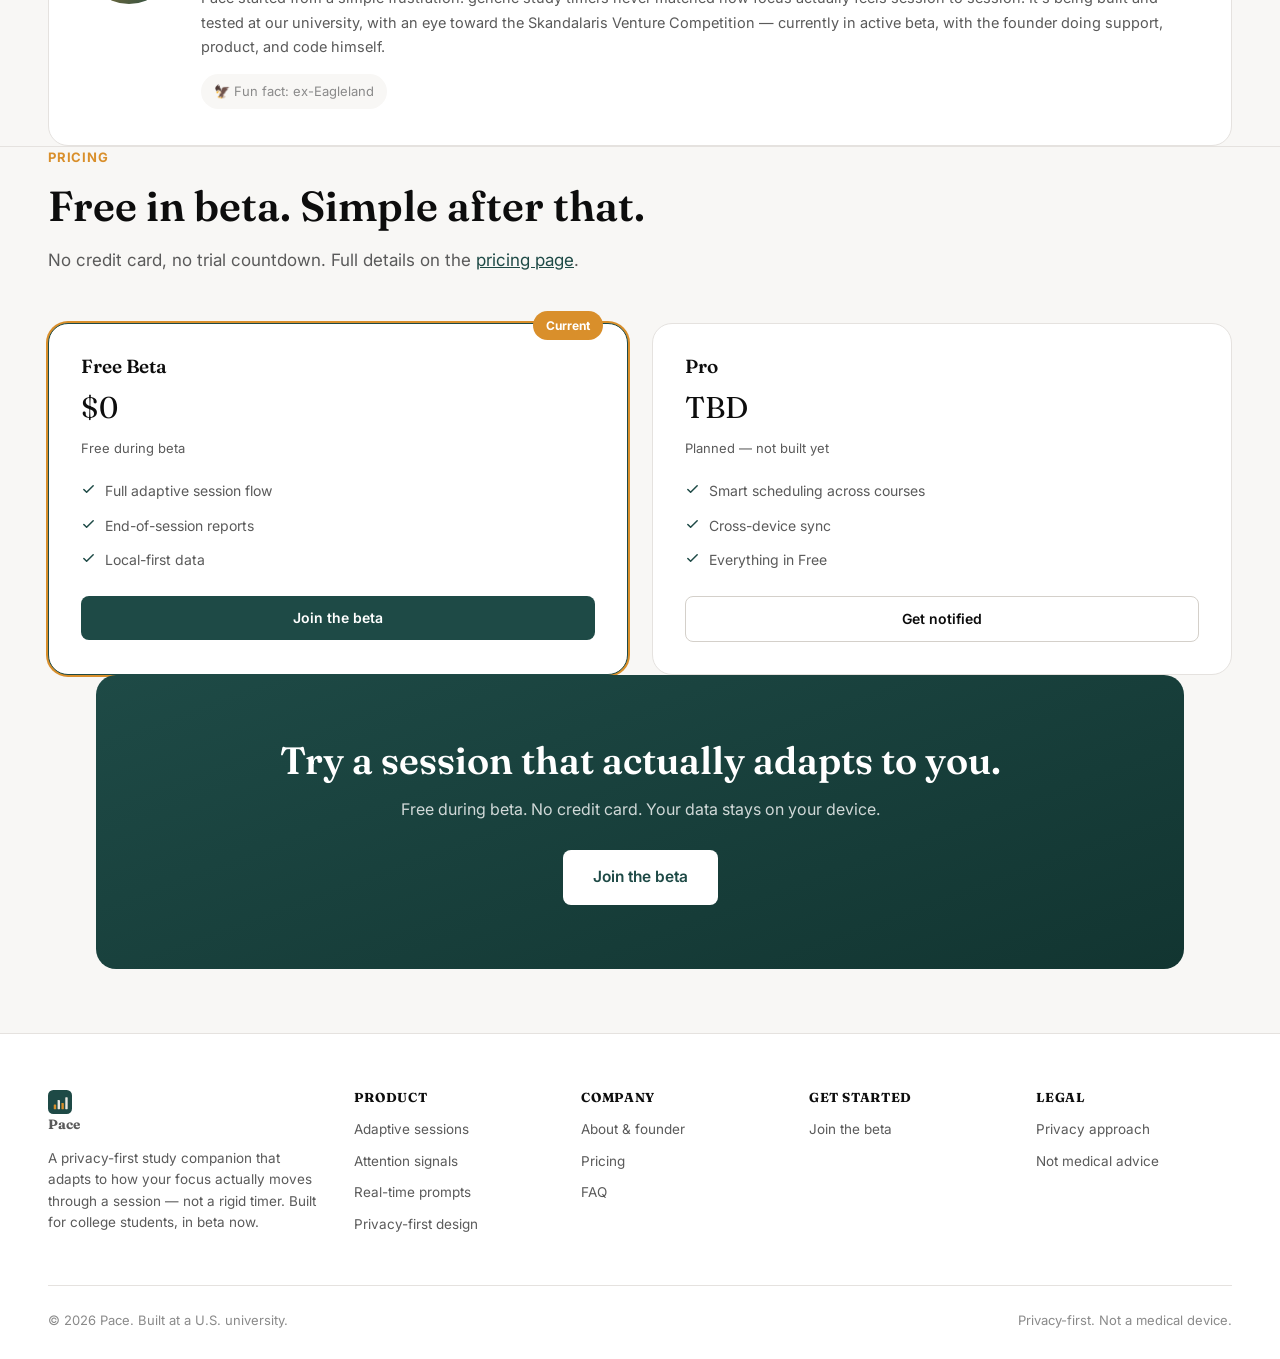
==== commit a88ff8b7: "Remove personal PII from published site content Strip real name, university affiliation, and contact" ====
--- a/index.html
+++ b/index.html
@@ -302,8 +302,8 @@
     <div class="founder-card" data-reveal="1">
       <div class="founder-avatar">O</div>
       <div>
-        <div class="founder-name">zhuhroscar-tech</div>
-        <div class="founder-role">Founder — Math &amp; Financial Engineering, a U.S. university</div>
+        <div class="founder-name">The founder</div>
+        <div class="founder-role">Solo student founder</div>
         <p class="founder-bio">Pace started from a simple frustration: generic study timers never matched how focus actually feels session to session. It's being built and tested at our university, with an eye toward the Skandalaris Venture Competition — currently in active beta, with the founder doing support, product, and code himself.</p>
         <span class="founder-fact">🦅 Fun fact: ex-Eagleland</span>
       </div>
@@ -387,7 +387,7 @@
       <div class="footer-col">
         <h4>Get started</h4>
         <a href="waitlist.html">Join the beta</a>
-        <a href="mailto:REDACTED">Email us</a>
+        
       </div>
       <div class="footer-col">
         <h4>Legal</h4>
